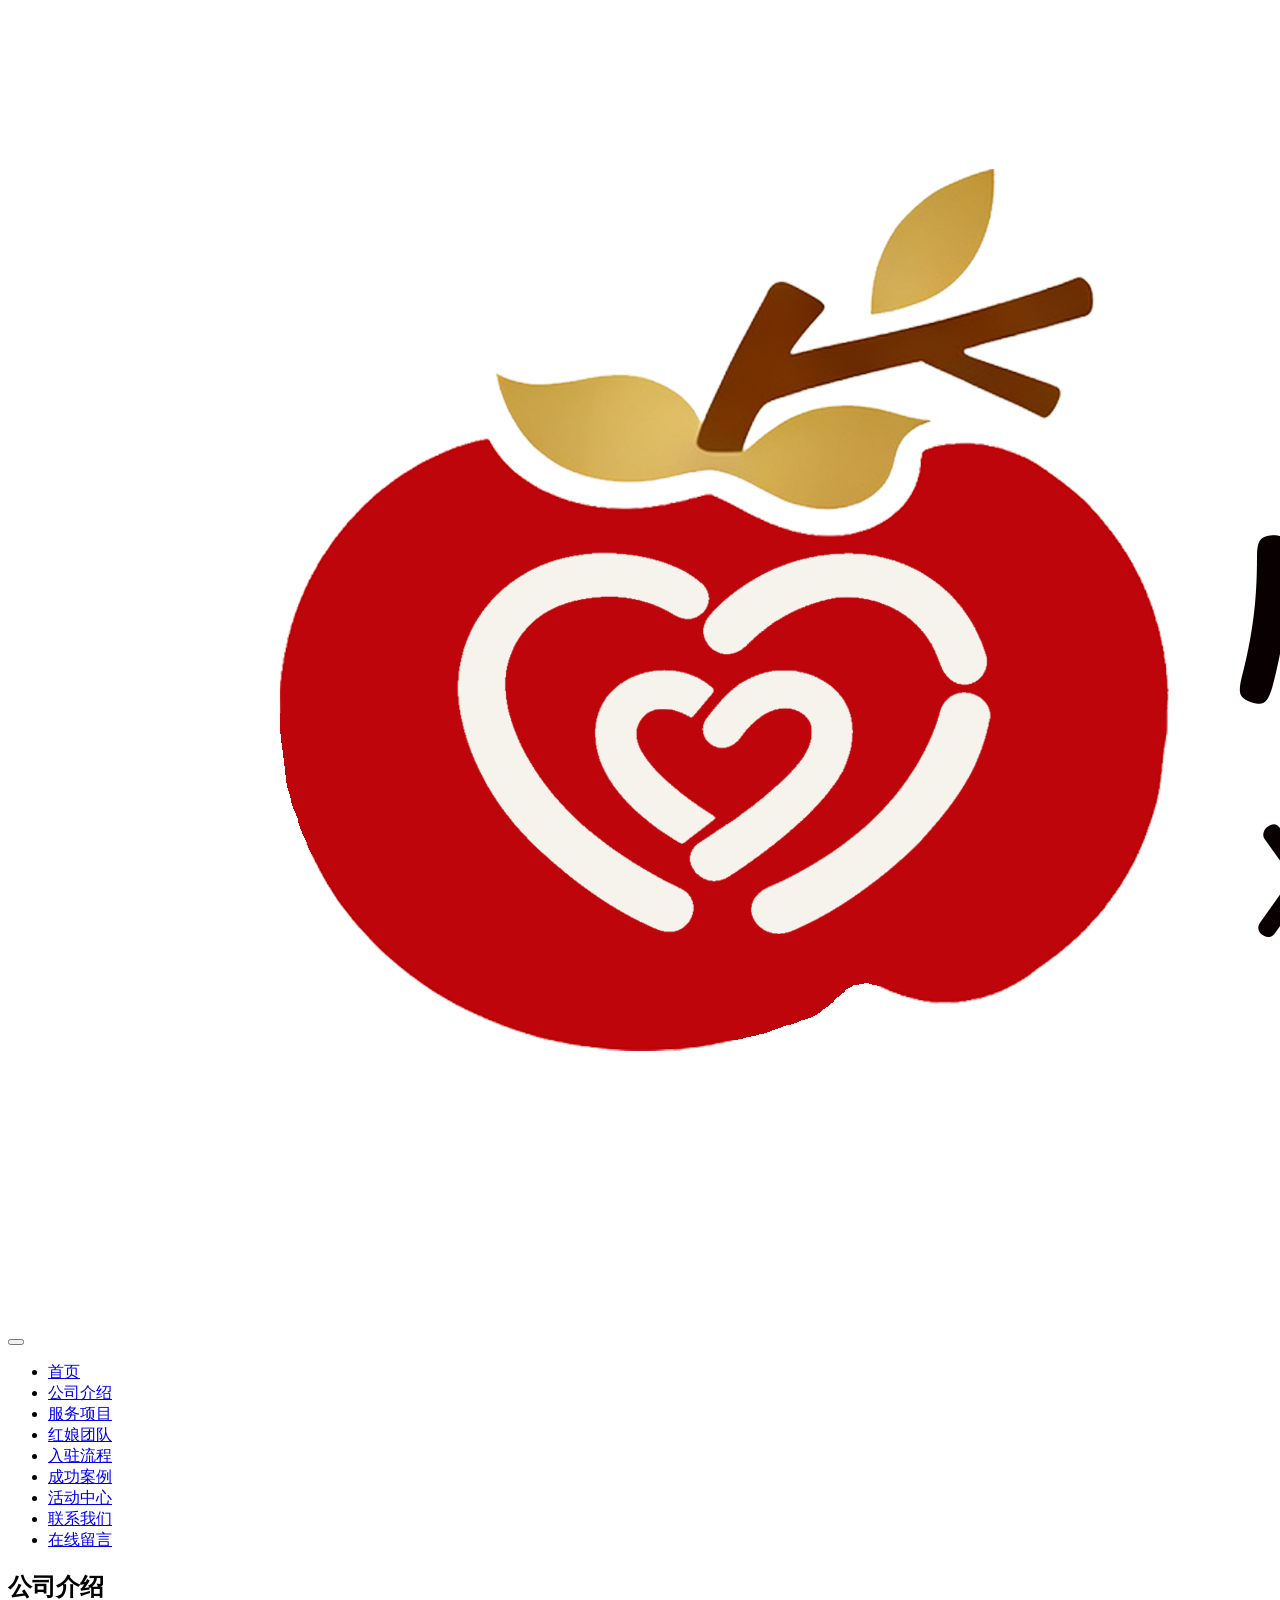
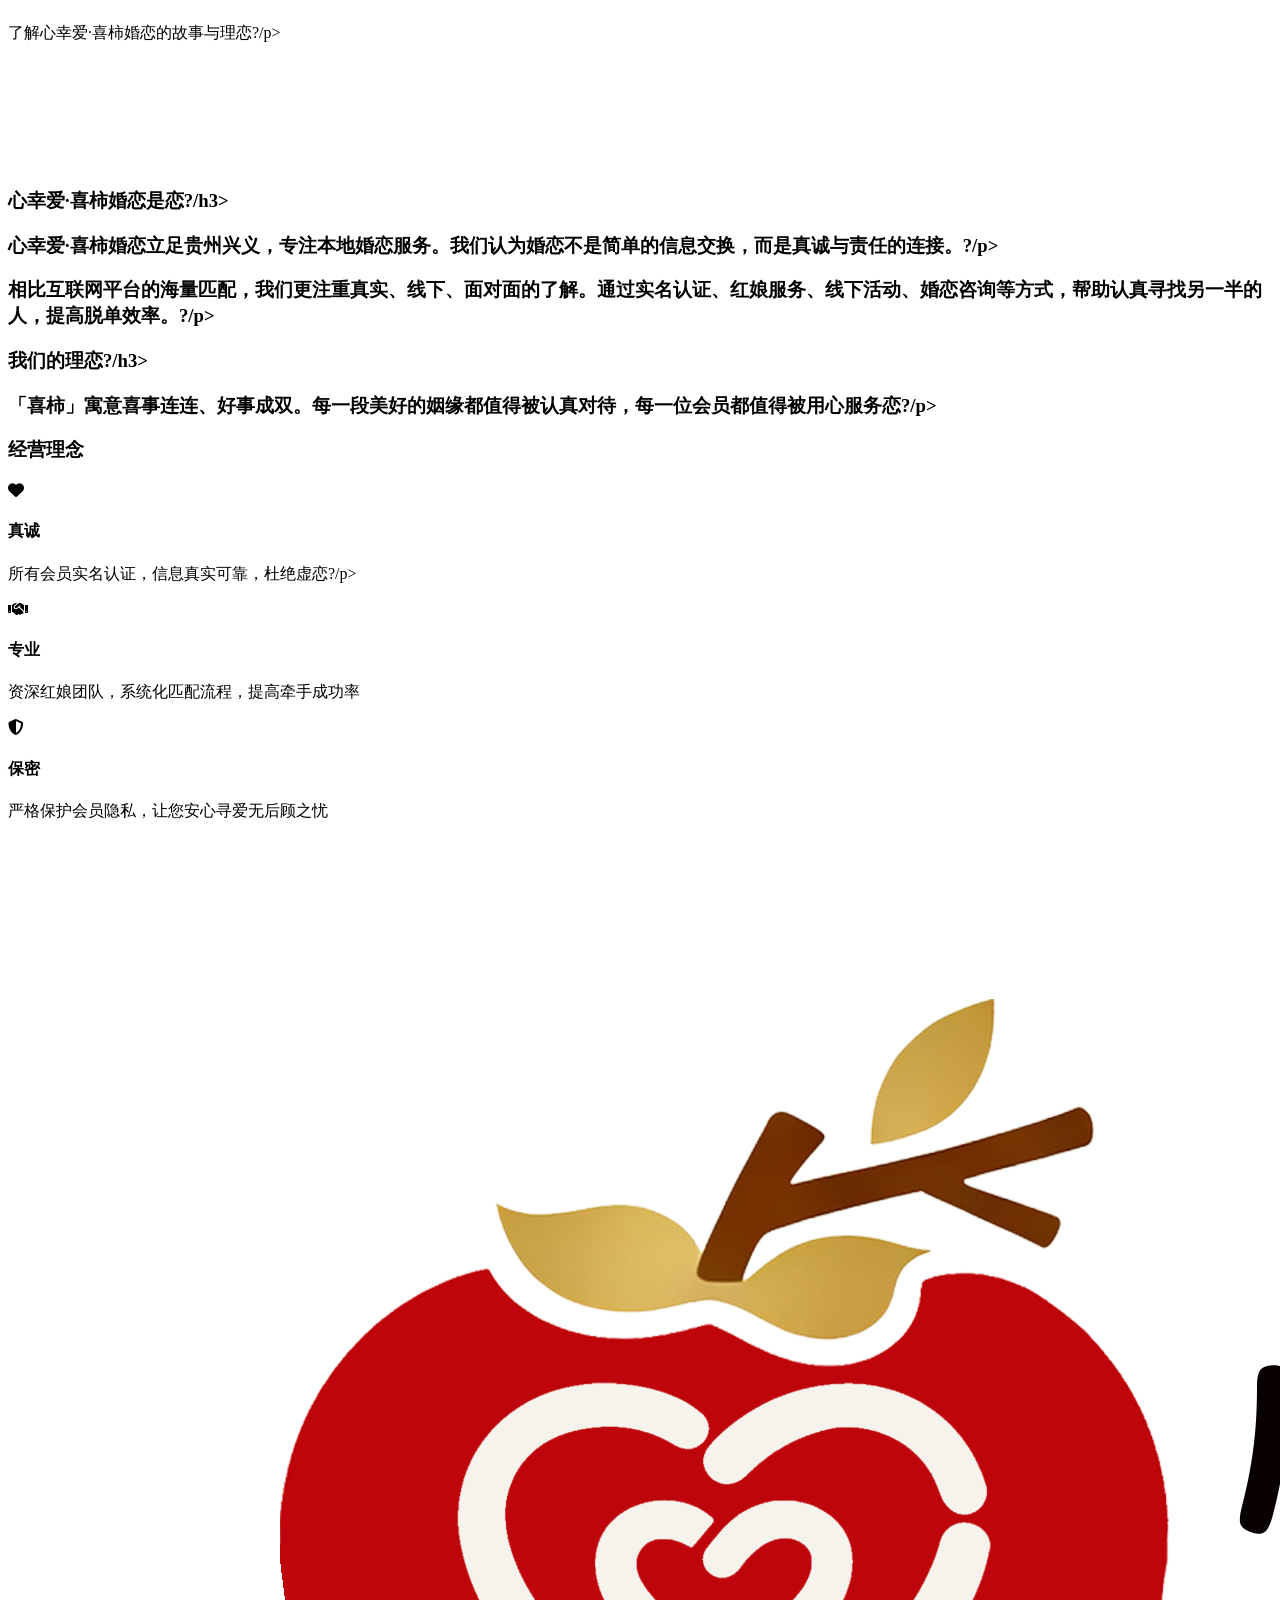
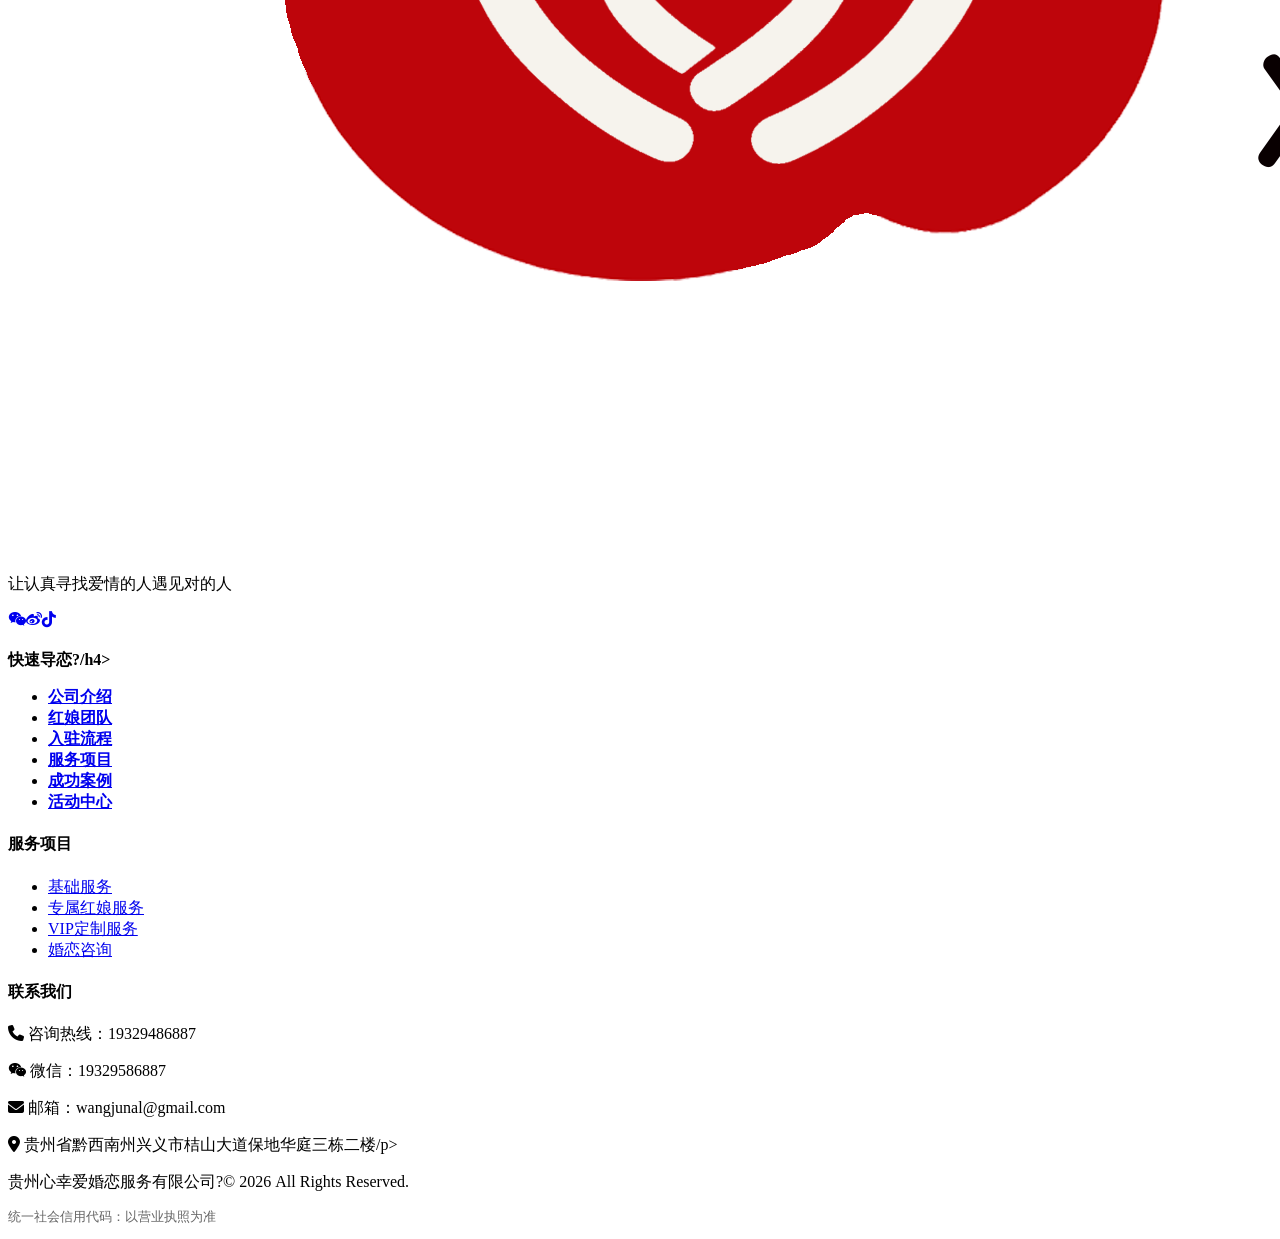
==== about.html @ 617f43d3 "修复alt属性编码+红娘团队删除个人介绍" ====
<!DOCTYPE html>



<html lang="zh-CN">



<head>



  <meta charset="UTF-8">



  <meta name="viewport" content="width=device-width, initial-scale=1.0">



  <title>公司介绍 - 兴义婚介_心幸爱喜柿婚恋</title>



  <meta name="description" content="心幸爱·喜柿婚恋立足贵州兴义，专注本地婚恋服务。实名认证、红娘服务、线下活动，帮助认真寻找另一半的人提高脱单效率。?>



  <link rel="stylesheet" href="css/style.css">



  <link rel="stylesheet" href="https://cdnjs.cloudflare.com/ajax/libs/font-awesome/6.5.0/css/all.min.css">



</head>



<body>



<nav class="navbar">



  <div class="container nav-container">



    <a href="index.html" class="logo"><img src="images/logo.png" alt="心幸爱·喜柿婚恋 class="logo-img"><!-- logo-text removed --></a>



    <button class="hamburger" id="hamburger"><span></span><span></span><span></span></button>



    <ul class="nav-menu" id="navMenu">



      <li><a href="index.html">首页</a></li>



      <li><a href="about.html" class="active">公司介绍</a></li>



      <li><a href="services.html">服务项目</a></li>



      <li><a href="hongniang.html">红娘团队</a></li>



      <li><a href="process.html">入驻流程</a></li>



      <li><a href="cases.html">成功案例</a></li>



      <li><a href="events.html">活动中心</a></li>



      <li><a href="contact.html">联系我们</a></li>



      <li><a href="message.html" class="nav-cta">在线留言</a></li>



    </ul>



  </div>



</nav>







<section class="page-hero">



  <div class="container"><h1>公司介绍</h1><p>了解心幸爱·喜柿婚恋的故事与理恋?/p></div>



  <div class="hero-shape"><svg viewBox="0 0 1440 120" preserveAspectRatio="none"><path d="M0,60 C360,120 1080,0 1440,60 L1440,120 L0,120 Z" fill="#fff"/></svg></div>



</section>







<section class="section">



  <div class="container about-content">



    <h3>心幸爱·喜柿婚恋是恋?/h3>



    <p>心幸爱·喜柿婚恋立足贵州兴义，专注本地婚恋服务。我们认为婚恋不是简单的信息交换，而是真诚与责任的连接。?/p>



    <p>相比互联网平台的海量匹配，我们更注重真实、线下、面对面的了解。通过实名认证、红娘服务、线下活动、婚恋咨询等方式，帮助认真寻找另一半的人，提高脱单效率。?/p>







    <h3>我们的理恋?/h3>



    <p>「喜柿」寓意喜事连连、好事成双。每一段美好的姻缘都值得被认真对待，每一位会员都值得被用心服务恋?/p>







    <h3>经营理念</h3>



    <div class="values-grid">



      <div class="value-card"><i class="fas fa-heart"></i><h4>真诚</h4><p>所有会员实名认证，信息真实可靠，杜绝虚恋?/p></div>



      <div class="value-card"><i class="fas fa-handshake"></i><h4>专业</h4><p>资深红娘团队，系统化匹配流程，提高牵手成功率</p></div>



      <div class="value-card"><i class="fas fa-shield-alt"></i><h4>保密</h4><p>严格保护会员隐私，让您安心寻爱无后顾之忧</p></div>



    </div>



  </div>



</section>







<footer class="footer">



  <div class="container">



    <div class="footer-grid">



      <div class="footer-info"><img src="images/logo.png" alt="心幸爱·喜柿婚恋 class="footer-logo"><p>让认真寻找爱情的人遇见对的人</p><div class="footer-social"><a href="#"><i class="fab fa-weixin"></i></a><a href="#"><i class="fab fa-weibo"></i></a><a href="#"><i class="fab fa-tiktok"></i></a></div></div>



      <div class="footer-links"><h4>快速导恋?/h4><ul><li><a href="about.html">公司介绍</a></li><li><a href="hongniang.html">红娘团队</a></li><li><a href="process.html">入驻流程</a></li><li><a href="services.html">服务项目</a></li><li><a href="cases.html">成功案例</a></li><li><a href="events.html">活动中心</a></li></ul></div>



      <div class="footer-links"><h4>服务项目</h4><ul><li><a href="services.html">基础服务</a></li><li><a href="services.html">专属红娘服务</a></li><li><a href="services.html">VIP定制服务</a></li><li><a href="services.html">婚恋咨询</a></li></ul></div>



      <div class="footer-contact"><h4>联系我们</h4><p><i class="fas fa-phone"></i> 咨询热线：19329486887</p><p><i class="fab fa-weixin"></i> 微信：19329586887</p><p><i class="fas fa-envelope"></i> 邮箱：wangjunal@gmail.com</p><p><i class="fas fa-map-marker-alt"></i> 贵州省黔西南州兴义市桔山大道保地华庭三栋二楼/p></div>



    </div>



    <div class="footer-bottom"><p>贵州心幸爱婚恋服务有限公司?&copy; 2026 All Rights Reserved.</p><p style="margin-top:8px;font-size:0.8rem;opacity:0.6;">统一社会信用代码：以营业执照为准</p></div>



  </div>



</footer>



<script src="js/main.js"></script>



</body>



</html>
---- css/style.css ----
/* ====== 全局重置 ====== */
* { margin: 0; padding: 0; box-sizing: border-box; }

:root {
  --primary: #ff6b8a;
  --primary-light: #ff8fa3;
  --primary-dark: #e85d7a;
  --gradient-main: linear-gradient(135deg, #ff6b8a 0%, #ff9a9e 50%, #fad0c4 100%);
  --gradient-soft: linear-gradient(135deg, #fce4ec 0%, #fff0f3 50%, #fff5f7 100%);
  --gradient-hero: linear-gradient(135deg, #ff6b8a 0%, #ff8fa3 30%, #ffb3c1 60%, #fad0c4 100%);
  --text-dark: #2d2d2d;
  --text-gray: #666;
  --text-light: #999;
  --bg-light: #fef8f9;
  --bg-white: #fff;
  --shadow-sm: 0 2px 8px rgba(255,107,138,0.08);
  --shadow-md: 0 4px 20px rgba(255,107,138,0.12);
  --shadow-lg: 0 8px 40px rgba(255,107,138,0.15);
  --radius-sm: 8px;
  --radius-md: 16px;
  --radius-lg: 24px;
  --radius-xl: 32px;
  --font-main: 'PingFang SC','Microsoft YaHei','Noto Sans SC',-apple-system,sans-serif;
}

html { scroll-behavior: smooth; }
body { font-family: var(--font-main); color: var(--text-dark); background: var(--bg-white); line-height: 1.6; overflow-x: hidden; }
.container { max-width: 1200px; margin: 0 auto; padding: 0 20px; }
a { text-decoration: none; color: inherit; transition: all .3s ease; }
ul { list-style: none; }
img { max-width: 100%; }
.text-center { text-align: center; }
.mt-4 { margin-top: 40px; }
.section { padding: 100px 0; }
.bg-light { background: var(--bg-light); }

.section-header { text-align: center; margin-bottom: 60px; }
.section-header h2 { font-size: 2.2rem; font-weight: 700; color: var(--text-dark); margin-bottom: 12px; position: relative; display: inline-block; }
.section-header h2::after { content: ''; display: block; width: 60px; height: 3px; background: var(--gradient-main); margin: 12px auto 0; border-radius: 2px; }
.section-header p { font-size: 1.1rem; color: var(--text-gray); margin-top: 8px; }

/* ====== 按钮 ====== */
.btn { display: inline-block; padding: 14px 36px; border-radius: 50px; font-size: 1rem; font-weight: 600; cursor: pointer; transition: all .3s ease; border: none; outline: none; }
.btn-primary { background: var(--gradient-main); color: #fff; box-shadow: 0 4px 15px rgba(255,107,138,0.3); }
.btn-primary:hover { transform: translateY(-2px); box-shadow: 0 6px 25px rgba(255,107,138,0.4); }
.btn-outline { background: transparent; color: #fff; border: 2px solid rgba(255,255,255,0.6); }
.btn-outline:hover { background: rgba(255,255,255,0.15); border-color: #fff; }
.btn-lg { padding: 18px 48px; font-size: 1.1rem; }

/* ====== 导航栏 ====== */
.navbar { position: fixed; top: 0; left: 0; right: 0; z-index: 1000; background: rgba(255,255,255,0.95); backdrop-filter: blur(20px); -webkit-backdrop-filter: blur(20px); border-bottom: 1px solid rgba(255,107,138,0.08); transition: all .3s ease; }
.navbar.scrolled { box-shadow: 0 2px 20px rgba(0,0,0,0.06); }
.nav-container { display: flex; justify-content: space-between; align-items: center; height: 70px; }
.logo { display: flex; align-items: center; gap: 10px; }
.logo-img { height: 55px; width: auto; }
.logo-text { display: none; }
.nav-menu { display: flex; align-items: center; gap: 8px; }
.nav-menu li a { padding: 8px 18px; border-radius: 50px; font-size: 0.95rem; font-weight: 500; color: var(--text-gray); transition: all .3s ease; }
.nav-menu li a:hover, .nav-menu li a.active { color: var(--primary); background: rgba(255,107,138,0.08); }
.nav-cta { background: var(--gradient-main) !important; color: #fff !important; padding: 10px 24px !important; box-shadow: 0 4px 12px rgba(255,107,138,0.25); }
.nav-cta:hover { transform: translateY(-1px); box-shadow: 0 6px 20px rgba(255,107,138,0.35) !important; }
.hamburger { display: none; flex-direction: column; gap: 5px; background: none; border: none; cursor: pointer; padding: 5px; }
.hamburger span { display: block; width: 25px; height: 2px; background: var(--text-dark); border-radius: 2px; transition: all .3s ease; }

/* ====== Hero 首屏 ====== */
.hero { position: relative; min-height: 100vh; display: flex; align-items: center; justify-content: center; background: var(--gradient-hero); overflow: hidden; padding-top: 70px; }
.hero::before { content: ''; position: absolute; top: 0; left: 0; right: 0; bottom: 0; background: url("data:image/svg+xml,%3Csvg width='60' height='60' viewBox='0 0 60 60' xmlns='http://www.w3.org/2000/svg'%3E%3Cg fill='none' fill-rule='evenodd'%3E%3Cg fill='%23ffffff' fill-opacity='0.08'%3E%3Cpath d='M36 34v-4h-2v4h-4v2h4v4h2v-4h4v-2h-4zm0-30V0h-2v4h-4v2h4v4h2V6h4V4h-4zM6 34v-4H4v4H0v2h4v4h2v-4h4v-2H6zM6 4V0H4v4H0v2h4v4h2V6h4V4H6z'/%3E%3C/g%3E%3C/g%3E%3C/svg%3E"); opacity: 0.5; }
.hero-content { text-align: center; position: relative; z-index: 1; padding: 0 20px; }
.hero-title { font-size: 3.5rem; font-weight: 800; color: #fff; line-height: 1.2; margin-bottom: 20px; text-shadow: 0 2px 20px rgba(0,0,0,0.1); animation: fadeInUp 1s ease; }
.hero-subtitle { font-size: 1.2rem; color: rgba(255,255,255,0.9); margin-bottom: 40px; animation: fadeInUp 1s ease .2s both; }
.hero-btns { display: flex; gap: 16px; justify-content: center; animation: fadeInUp 1s ease .4s both; }
.hero-shape { position: absolute; bottom: -2px; left: 0; right: 0; line-height: 0; }
.hero-shape svg { width: 100%; height: auto; }
.hero::after { content: '♥ ♥ ♥'; position: absolute; font-size: 2rem; color: rgba(255,255,255,0.12); letter-spacing: 40px; bottom: 80px; left: 50%; transform: translateX(-50%); animation: float 3s ease-in-out infinite; }

@keyframes float { 0%,100% { transform: translateX(-50%) translateY(0); } 50% { transform: translateX(-50%) translateY(-10px); } }
@keyframes fadeInUp { from { opacity: 0; transform: translateY(30px); } to { opacity: 1; transform: translateY(0); } }

/* ====== 核心优势 ====== */
.features-grid { display: grid; grid-template-columns: repeat(4,1fr); gap: 30px; }
.feature-card { background: var(--bg-white); padding: 40px 30px; border-radius: var(--radius-md); text-align: center; box-shadow: var(--shadow-sm); transition: all .4s ease; border: 1px solid rgba(255,107,138,0.06); }
.feature-card:hover { transform: translateY(-8px); box-shadow: var(--shadow-lg); }
.feature-icon { width: 70px; height: 70px; margin: 0 auto 24px; background: var(--gradient-soft); border-radius: 50%; display: flex; align-items: center; justify-content: center; font-size: 1.8rem; color: var(--primary); transition: all .3s ease; }
.feature-card:hover .feature-icon { background: var(--gradient-main); color: #fff; transform: scale(1.1); }
.feature-card h3 { font-size: 1.2rem; margin-bottom: 12px; color: var(--text-dark); }
.feature-card p { font-size: 0.95rem; color: var(--text-gray); line-height: 1.7; }

/* ====== 红娘团队 ====== */
.hongniang-grid { display: grid; grid-template-columns: repeat(3,1fr); gap: 30px; }
.hongniang-card { background: var(--bg-white); padding: 40px 30px; border-radius: var(--radius-md); text-align: center; box-shadow: var(--shadow-sm); transition: all .4s ease; border: 1px solid rgba(255,107,138,0.06); }
.hongniang-card:hover { transform: translateY(-8px); box-shadow: var(--shadow-lg); }
.hn-avatar { width: 90px; height: 90px; margin: 0 auto 20px; border-radius: 50%; display: flex; align-items: center; justify-content: center; font-size: 2.5rem; color: #fff; }
.hongniang-card h3 { font-size: 1.2rem; margin-bottom: 4px; color: var(--text-dark); }
.hongniang-card .hn-title { font-size: 0.85rem; color: var(--primary); font-weight: 600; margin-bottom: 12px; }
.hongniang-card .hn-desc { font-size: 0.9rem; color: var(--text-gray); line-height: 1.7; }

/* ====== 服务概览 ====== */
.services-grid { display: grid; grid-template-columns: repeat(4,1fr); gap: 24px; }
.service-card { background: var(--bg-white); border-radius: var(--radius-md); overflow: hidden; box-shadow: var(--shadow-sm); transition: all .4s ease; text-align: center; padding-bottom: 30px; }
.service-card:hover { transform: translateY(-8px); box-shadow: var(--shadow-lg); }
.service-img { height: 160px; display: flex; align-items: center; justify-content: center; font-size: 3rem; color: #fff; }
.service-card h3 { font-size: 1.15rem; margin: 20px 0 10px; color: var(--text-dark); }
.service-card p { font-size: 0.9rem; color: var(--text-gray); padding: 0 20px; line-height: 1.7; }

/* ====== 数据统计 ====== */
.stats { background: var(--gradient-main); color: #fff; }
.stats-grid { display: grid; grid-template-columns: repeat(4,1fr); gap: 30px; text-align: center; }
.stat-item { padding: 20px; }
.stat-number { font-size: 3rem; font-weight: 800; display: inline-block; }
.stat-plus, .stat-percent { font-size: 2rem; font-weight: 700; margin-left: 2px; }
.stat-item p { font-size: 1.1rem; margin-top: 8px; opacity: 0.9; }

/* ====== 成功案例 ====== */
.cases-grid { display: grid; grid-template-columns: repeat(3,1fr); gap: 30px; }
.case-card { background: var(--bg-white); padding: 40px 30px; border-radius: var(--radius-md); text-align: center; box-shadow: var(--shadow-sm); transition: all .4s ease; border: 1px solid rgba(255,107,138,0.06); }
.case-card:hover { transform: translateY(-5px); box-shadow: var(--shadow-md); }
.case-avatar { width: 60px; height: 60px; margin: 0 auto 20px; background: var(--gradient-soft); border-radius: 50%; display: flex; align-items: center; justify-content: center; font-size: 1.5rem; color: var(--primary); }
.case-meta { font-size: 0.95rem; color: var(--text-gray); line-height: 1.8; margin-bottom: 4px; }

/* ====== CTA ====== */
.cta { background: var(--gradient-hero); color: #fff; text-align: center; }
.cta h2 { font-size: 2.5rem; font-weight: 800; margin-bottom: 16px; }
.cta p { font-size: 1.15rem; opacity: 0.9; margin-bottom: 36px; }

/* ====== 页脚 ====== */
.footer { background: #2d2d2d; color: rgba(255,255,255,0.8); padding: 60px 0 0; }
.footer-grid { display: grid; grid-template-columns: 1.5fr 1fr 1fr 1.5fr; gap: 40px; padding-bottom: 40px; border-bottom: 1px solid rgba(255,255,255,0.1); }
.footer-logo { height: 50px; margin-bottom: 16px; }
.footer-info p { font-size: 0.95rem; line-height: 1.7; margin-bottom: 20px; }
.footer-social { display: flex; gap: 12px; }
.footer-social a { width: 40px; height: 40px; border-radius: 50%; background: rgba(255,255,255,0.1); display: flex; align-items: center; justify-content: center; font-size: 1.1rem; transition: all .3s ease; }
.footer-social a:hover { background: var(--primary); color: #fff; }
.footer-links h4, .footer-contact h4 { font-size: 1.05rem; color: #fff; margin-bottom: 20px; }
.footer-links ul li { margin-bottom: 10px; }
.footer-links ul li a { font-size: 0.9rem; opacity: 0.7; transition: all .3s ease; }
.footer-links ul li a:hover { opacity: 1; color: var(--primary-light); }
.footer-contact p { font-size: 0.9rem; margin-bottom: 12px; }
.footer-contact p i { width: 20px; margin-right: 8px; color: var(--primary-light); }
.footer-bottom { text-align: center; padding: 24px 0; font-size: 0.85rem; opacity: 0.6; }

/* ====== 子页面通用 ====== */
.page-hero { padding: 140px 0 60px; background: var(--gradient-hero); text-align: center; color: #fff; position: relative; }
.page-hero h1 { font-size: 2.5rem; font-weight: 800; margin-bottom: 12px; }
.page-hero p { font-size: 1.1rem; opacity: 0.9; }
.page-hero .hero-shape { position: absolute; bottom: -2px; left: 0; right: 0; line-height: 0; }
.page-hero .hero-shape svg { width: 100%; height: auto; }

/* ====== 公司介绍页 ====== */
.about-content { max-width: 800px; margin: 0 auto; }
.about-content h3 { font-size: 1.5rem; color: var(--primary); margin: 40px 0 16px; }
.about-content p { font-size: 1.05rem; color: var(--text-gray); line-height: 1.9; margin-bottom: 16px; }
.timeline { position: relative; padding-left: 30px; }
.timeline::before { content: ''; position: absolute; left: 8px; top: 0; bottom: 0; width: 2px; background: var(--gradient-main); }
.timeline-item { position: relative; margin-bottom: 30px; padding-left: 20px; }
.timeline-item::before { content: ''; position: absolute; left: -22px; top: 6px; width: 14px; height: 14px; border-radius: 50%; background: var(--gradient-main); border: 3px solid #fff; box-shadow: 0 0 0 2px var(--primary); }
.timeline-item h4 { font-size: 1.1rem; color: var(--text-dark); margin-bottom: 4px; }
.timeline-item .time { font-size: 0.85rem; color: var(--primary); font-weight: 600; }
.timeline-item p { font-size: 0.95rem; color: var(--text-gray); margin-top: 6px; }

.values-grid { display: grid; grid-template-columns: repeat(3,1fr); gap: 24px; margin-top: 40px; }
.value-card { background: var(--bg-light); padding: 30px; border-radius: var(--radius-md); text-align: center; }
.value-card i { font-size: 2rem; color: var(--primary); margin-bottom: 16px; }
.value-card h4 { font-size: 1.1rem; margin-bottom: 8px; }
.value-card p { font-size: 0.9rem; color: var(--text-gray); }

/* ====== 服务项目页 ====== */
.service-detail-grid { display: grid; grid-template-columns: repeat(2,1fr); gap: 30px; }
.service-detail-card { background: var(--bg-white); border-radius: var(--radius-md); overflow: hidden; box-shadow: var(--shadow-sm); transition: all .4s ease; }
.service-detail-card:hover { transform: translateY(-5px); box-shadow: var(--shadow-md); }
.service-detail-card .card-img { height: 200px; display: flex; align-items: center; justify-content: center; font-size: 3.5rem; color: #fff; }
.service-detail-card .card-body { padding: 30px; }
.service-detail-card .card-body h3 { font-size: 1.3rem; margin-bottom: 12px; color: var(--text-dark); }
.service-detail-card .card-body p { font-size: 0.95rem; color: var(--text-gray); line-height: 1.8; margin-bottom: 16px; }
.service-detail-card .card-body ul { padding-left: 20px; }
.service-detail-card .card-body ul li { list-style: disc; font-size: 0.9rem; color: var(--text-gray); margin-bottom: 8px; }

.pricing-grid { display: grid; grid-template-columns: repeat(3,1fr); gap: 30px; }
.pricing-card { background: var(--bg-white); border-radius: var(--radius-md); padding: 40px 30px; text-align: center; box-shadow: var(--shadow-sm); border: 2px solid transparent; transition: all .4s ease; position: relative; }
.pricing-card.featured { border-color: var(--primary); box-shadow: var(--shadow-md); }
.pricing-card.featured .badge { position: absolute; top: -12px; left: 50%; transform: translateX(-50%); background: var(--gradient-main); color: #fff; padding: 4px 20px; border-radius: 50px; font-size: 0.8rem; font-weight: 600; }
.pricing-card h3 { font-size: 1.2rem; margin-bottom: 16px; }
.pricing-card .price { font-size: 2.5rem; font-weight: 800; color: var(--primary); margin-bottom: 4px; }
.pricing-card .price-sub { font-size: 0.85rem; color: var(--text-light); margin-bottom: 20px; }
.pricing-card ul { text-align: left; margin-bottom: 24px; }
.pricing-card ul li { padding: 8px 0; font-size: 0.9rem; color: var(--text-gray); border-bottom: 1px solid rgba(255,107,138,0.06); }
.pricing-card ul li::before { content: '✓ '; color: var(--primary); font-weight: 700; }
.pricing-card:hover { transform: translateY(-8px); box-shadow: var(--shadow-lg); }

/* ====== 成功案例页 ====== */
.cases-detail-grid { display: grid; grid-template-columns: repeat(2,1fr); gap: 30px; }
.case-detail-card { background: var(--bg-white); border-radius: var(--radius-md); overflow: hidden; box-shadow: var(--shadow-sm); display: flex; transition: all .4s ease; }
.case-detail-card:hover { transform: translateY(-5px); box-shadow: var(--shadow-md); }
.case-detail-card .case-side { width: 120px; min-height: 200px; display: flex; align-items: center; justify-content: center; font-size: 2.5rem; color: #fff; flex-shrink: 0; }
.case-detail-card .case-body { padding: 24px; flex: 1; }
.case-detail-card .case-body h3 { font-size: 1.1rem; margin-bottom: 8px; }
.case-detail-card .case-body .case-tag { display: inline-block; padding: 2px 12px; border-radius: 50px; background: var(--gradient-soft); color: var(--primary); font-size: 0.8rem; font-weight: 600; margin-bottom: 10px; }
.case-detail-card .case-body p { font-size: 0.9rem; color: var(--text-gray); line-height: 1.7; }

/* ====== 活动中心页 ====== */
.events-grid { display: grid; grid-template-columns: repeat(2,1fr); gap: 30px; }
.event-card { background: var(--bg-white); border-radius: var(--radius-md); overflow: hidden; box-shadow: var(--shadow-sm); transition: all .4s ease; }
.event-card:hover { transform: translateY(-5px); box-shadow: var(--shadow-md); }
.event-card .event-img { height: 200px; display: flex; align-items: center; justify-content: center; font-size: 3rem; color: #fff; position: relative; }
.event-card .event-date-badge { position: absolute; top: 16px; left: 16px; background: rgba(255,255,255,0.95); color: var(--primary); padding: 8px 16px; border-radius: var(--radius-sm); text-align: center; font-weight: 700; }
.event-card .event-date-badge .day { display: block; font-size: 1.5rem; line-height: 1; }
.event-card .event-date-badge .month { font-size: 0.75rem; text-transform: uppercase; }
.event-card .event-body { padding: 24px; }
.event-card .event-body h3 { font-size: 1.15rem; margin-bottom: 8px; }
.event-card .event-body .event-meta { font-size: 0.85rem; color: var(--text-light); margin-bottom: 12px; }
.event-card .event-body .event-meta i { margin-right: 6px; color: var(--primary); }
.event-card .event-body p { font-size: 0.9rem; color: var(--text-gray); line-height: 1.7; margin-bottom: 16px; }

/* ====== 联系我们页 ====== */
.contact-grid { display: grid; grid-template-columns: 1fr 1fr; gap: 50px; }
.contact-info-card { background: var(--bg-white); border-radius: var(--radius-md); padding: 40px; box-shadow: var(--shadow-sm); }
.contact-info-card .info-item { display: flex; gap: 16px; margin-bottom: 30px; }
.contact-info-card .info-item:last-child { margin-bottom: 0; }
.contact-info-card .info-icon { width: 50px; height: 50px; border-radius: 50%; background: var(--gradient-soft); display: flex; align-items: center; justify-content: center; font-size: 1.2rem; color: var(--primary); flex-shrink: 0; }
.contact-info-card .info-text h4 { font-size: 1rem; margin-bottom: 4px; }
.contact-info-card .info-text p { font-size: 0.9rem; color: var(--text-gray); }
.contact-map { border-radius: var(--radius-md); overflow: hidden; box-shadow: var(--shadow-sm); height: 100%; min-height: 400px; background: var(--bg-light); display: flex; align-items: center; justify-content: center; color: var(--text-light); }

/* ====== 在线留言页 ====== */
.message-grid { display: grid; grid-template-columns: 1fr 1fr; gap: 50px; }
.message-form-wrap { background: var(--bg-white); border-radius: var(--radius-md); padding: 40px; box-shadow: var(--shadow-sm); }
.form-group { margin-bottom: 20px; }
.form-group label { display: block; font-size: 0.9rem; font-weight: 600; margin-bottom: 6px; color: var(--text-dark); }
.form-group label .required { color: var(--primary); }
.form-group input, .form-group textarea, .form-group select { width: 100%; padding: 12px 16px; border: 2px solid #eee; border-radius: var(--radius-sm); font-size: 0.95rem; font-family: var(--font-main); transition: all .3s ease; outline: none; background: var(--bg-light); }
.form-group input:focus, .form-group textarea:focus, .form-group select:focus { border-color: var(--primary); box-shadow: 0 0 0 3px rgba(255,107,138,0.1); }
.form-group textarea { min-height: 120px; resize: vertical; }
.form-group .form-tip { font-size: 0.8rem; color: var(--text-light); margin-top: 4px; }
.form-submit { width: 100%; }

.message-right { display: flex; flex-direction: column; gap: 24px; }
.message-right .msg-tip { background: var(--bg-light); border-radius: var(--radius-md); padding: 30px; }
.message-right .msg-tip h4 { font-size: 1.1rem; margin-bottom: 12px; color: var(--primary); }
.message-right .msg-tip p { font-size: 0.9rem; color: var(--text-gray); line-height: 1.8; }

/* ====== 响应式 ====== */
@media (max-width: 992px) {
  .features-grid, .services-grid, .stats-grid, .cases-grid, .values-grid, .pricing-grid { grid-template-columns: repeat(2,1fr); }
  .footer-grid { grid-template-columns: repeat(2,1fr); }
  .service-detail-grid, .cases-detail-grid, .events-grid { grid-template-columns: 1fr; }
  .contact-grid, .message-grid { grid-template-columns: 1fr; }
  .hero-title { font-size: 2.5rem; }
}

@media (max-width: 768px) {
  .nav-menu { position: fixed; top: 70px; left: 0; right: 0; background: rgba(255,255,255,0.98); backdrop-filter: blur(20px); flex-direction: column; padding: 20px; gap: 4px; transform: translateY(-100%); opacity: 0; transition: all .3s ease; pointer-events: none; border-bottom: 1px solid rgba(255,107,138,0.08); }
  .nav-menu.active { transform: translateY(0); opacity: 1; pointer-events: all; }
  .nav-menu li a { display: block; padding: 12px 20px; }
  .hamburger { display: flex; }
  .hamburger.active span:nth-child(1) { transform: rotate(45deg) translate(5px,5px); }
  .hamburger.active span:nth-child(2) { opacity: 0; }
  .hamburger.active span:nth-child(3) { transform: rotate(-45deg) translate(5px,-5px); }
  .features-grid, .services-grid, .stats-grid, .cases-grid, .values-grid, .pricing-grid { grid-template-columns: 1fr; }
  .footer-grid { grid-template-columns: 1fr; }
  .hero-title { font-size: 2rem; }
  .section { padding: 60px 0; }
  .section-header h2 { font-size: 1.8rem; }
  .case-detail-card { flex-direction: column; }
  .case-detail-card .case-side { width: 100%; min-height: 80px; }
}

/* ====== 红娘团队照片 ====== */
.hongniang-photo { text-align: center; margin-bottom: 20px; }
.hongniang-img { max-width: 100%; border-radius: var(--radius-md); box-shadow: var(--shadow-md); }
.hongniang-caption { margin-top: 12px; font-size: 0.95rem; color: var(--text-gray); font-weight: 500; }

/* ====== 入驻流程 ====== */
.process-timeline { max-width: 700px; margin: 0 auto; }
.process-step { display: flex; gap: 24px; margin-bottom: 40px; align-items: flex-start; }
.process-step:last-child { margin-bottom: 0; }
.step-num { width: 50px; height: 50px; border-radius: 50%; background: var(--gradient-main); color: #fff; font-size: 1.3rem; font-weight: 800; display: flex; align-items: center; justify-content: center; flex-shrink: 0; }
.step-content { flex: 1; padding-top: 6px; }
.step-content h3 { font-size: 1.2rem; color: var(--text-dark); margin-bottom: 8px; }
.step-content p { font-size: 0.95rem; color: var(--text-gray); line-height: 1.8; }

/* ====== 成功提示弹窗 ====== */
.toast { position: fixed; top: 100px; left: 50%; transform: translateX(-50%) translateY(-20px); background: #fff; padding: 20px 40px; border-radius: var(--radius-md); box-shadow: var(--shadow-lg); z-index: 9999; opacity: 0; transition: all .4s ease; text-align: center; border-top: 4px solid var(--primary); }
.toast.show { opacity: 1; transform: translateX(-50%) translateY(0); }
.toast i { font-size: 2rem; color: #4caf50; margin-bottom: 8px; }
.toast h4 { font-size: 1.1rem; margin-bottom: 4px; }
.toast p { font-size: 0.85rem; color: var(--text-gray); }
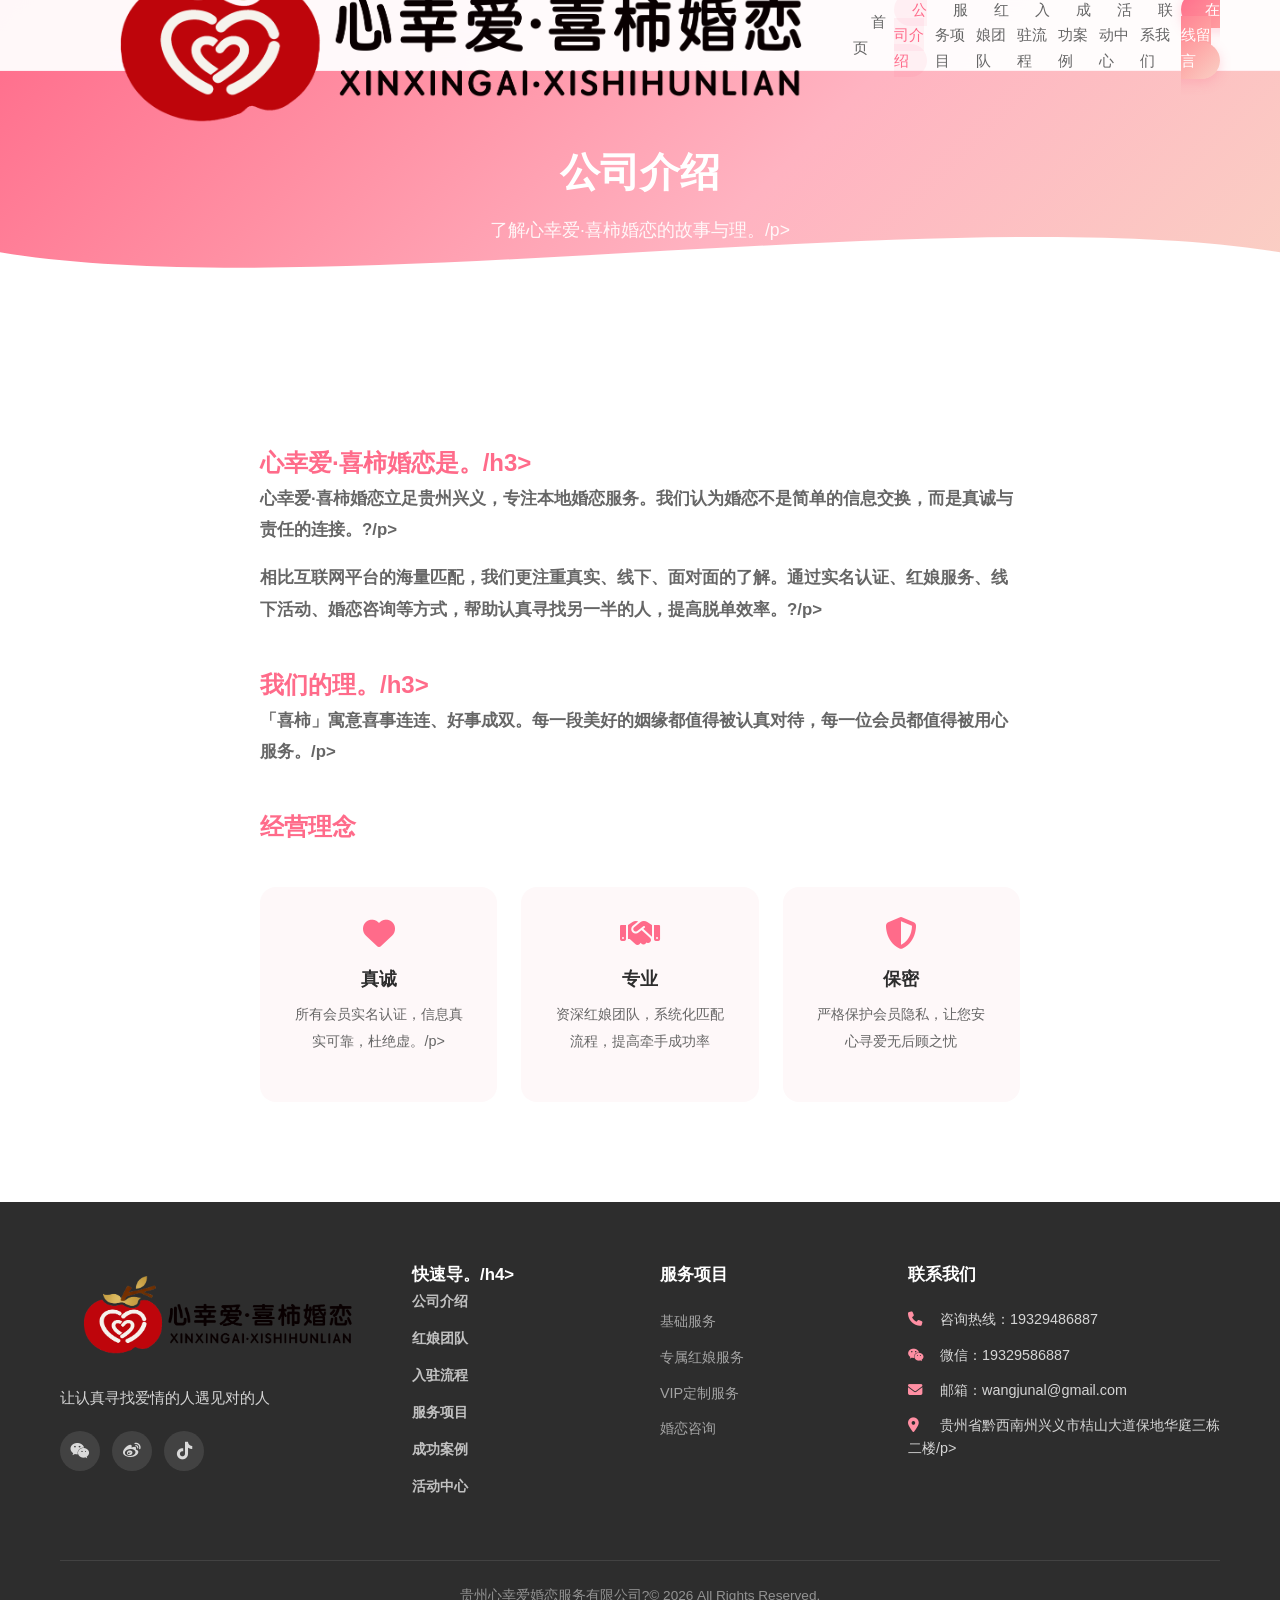
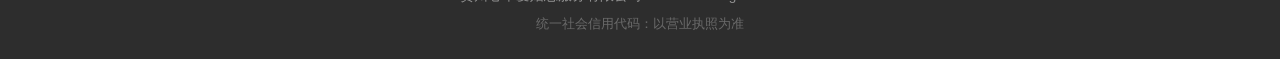
==== commit 9f800758: "修复多余空行+meta标签闭合" ====
--- a/about.html
+++ b/about.html
@@ -1,264 +1,122 @@
 <!DOCTYPE html>
-
-
 
 <html lang="zh-CN">
 
-
-
 <head>
-
-
 
   <meta charset="UTF-8">
 
-
-
   <meta name="viewport" content="width=device-width, initial-scale=1.0">
-
-
 
   <title>公司介绍 - 兴义婚介_心幸爱喜柿婚恋</title>
 
-
-
-  <meta name="description" content="心幸爱·喜柿婚恋立足贵州兴义，专注本地婚恋服务。实名认证、红娘服务、线下活动，帮助认真寻找另一半的人提高脱单效率。?>
-
-
+  <meta name="description" content="心幸爱·喜柿婚恋立足贵州兴义，专注本地婚恋服务。实名认证、红娘服务、线下活动，帮助认真寻找另一半的人提高脱单效率。?">
 
   <link rel="stylesheet" href="css/style.css">
 
-
-
   <link rel="stylesheet" href="https://cdnjs.cloudflare.com/ajax/libs/font-awesome/6.5.0/css/all.min.css">
-
-
 
 </head>
 
-
-
 <body>
-
-
 
 <nav class="navbar">
 
-
-
   <div class="container nav-container">
-
-
 
     <a href="index.html" class="logo"><img src="images/logo.png" alt="心幸爱·喜柿婚恋 class="logo-img"><!-- logo-text removed --></a>
 
-
-
     <button class="hamburger" id="hamburger"><span></span><span></span><span></span></button>
-
-
 
     <ul class="nav-menu" id="navMenu">
 
-
-
       <li><a href="index.html">首页</a></li>
-
-
 
       <li><a href="about.html" class="active">公司介绍</a></li>
 
-
-
       <li><a href="services.html">服务项目</a></li>
-
-
 
       <li><a href="hongniang.html">红娘团队</a></li>
 
-
-
       <li><a href="process.html">入驻流程</a></li>
-
-
 
       <li><a href="cases.html">成功案例</a></li>
 
-
-
       <li><a href="events.html">活动中心</a></li>
-
-
 
       <li><a href="contact.html">联系我们</a></li>
 
-
-
       <li><a href="message.html" class="nav-cta">在线留言</a></li>
-
-
 
     </ul>
 
+  </div>
 
+</nav>
+
+<section class="page-hero">
+
+  <div class="container"><h1>公司介绍</h1><p>了解心幸爱·喜柿婚恋的故事与理。/p></div>
+
+  <div class="hero-shape"><svg viewBox="0 0 1440 120" preserveAspectRatio="none"><path d="M0,60 C360,120 1080,0 1440,60 L1440,120 L0,120 Z" fill="#fff"/></svg></div>
+
+</section>
+
+<section class="section">
+
+  <div class="container about-content">
+
+    <h3>心幸爱·喜柿婚恋是。/h3>
+
+    <p>心幸爱·喜柿婚恋立足贵州兴义，专注本地婚恋服务。我们认为婚恋不是简单的信息交换，而是真诚与责任的连接。?/p>
+
+    <p>相比互联网平台的海量匹配，我们更注重真实、线下、面对面的了解。通过实名认证、红娘服务、线下活动、婚恋咨询等方式，帮助认真寻找另一半的人，提高脱单效率。?/p>
+
+    <h3>我们的理。/h3>
+
+    <p>「喜柿」寓意喜事连连、好事成双。每一段美好的姻缘都值得被认真对待，每一位会员都值得被用心服务。/p>
+
+    <h3>经营理念</h3>
+
+    <div class="values-grid">
+
+      <div class="value-card"><i class="fas fa-heart"></i><h4>真诚</h4><p>所有会员实名认证，信息真实可靠，杜绝虚。/p></div>
+
+      <div class="value-card"><i class="fas fa-handshake"></i><h4>专业</h4><p>资深红娘团队，系统化匹配流程，提高牵手成功率</p></div>
+
+      <div class="value-card"><i class="fas fa-shield-alt"></i><h4>保密</h4><p>严格保护会员隐私，让您安心寻爱无后顾之忧</p></div>
+
+    </div>
 
   </div>
 
-
-
-</nav>
-
-
-
-
-
-
-
-<section class="page-hero">
-
-
-
-  <div class="container"><h1>公司介绍</h1><p>了解心幸爱·喜柿婚恋的故事与理恋?/p></div>
-
-
-
-  <div class="hero-shape"><svg viewBox="0 0 1440 120" preserveAspectRatio="none"><path d="M0,60 C360,120 1080,0 1440,60 L1440,120 L0,120 Z" fill="#fff"/></svg></div>
-
-
-
 </section>
 
+<footer class="footer">
 
+  <div class="container">
 
+    <div class="footer-grid">
 
+      <div class="footer-info"><img src="images/logo.png" alt="心幸爱·喜柿婚恋 class="footer-logo"><p>让认真寻找爱情的人遇见对的人</p><div class="footer-social"><a href="#"><i class="fab fa-weixin"></i></a><a href="#"><i class="fab fa-weibo"></i></a><a href="#"><i class="fab fa-tiktok"></i></a></div></div>
 
+      <div class="footer-links"><h4>快速导。/h4><ul><li><a href="about.html">公司介绍</a></li><li><a href="hongniang.html">红娘团队</a></li><li><a href="process.html">入驻流程</a></li><li><a href="services.html">服务项目</a></li><li><a href="cases.html">成功案例</a></li><li><a href="events.html">活动中心</a></li></ul></div>
 
+      <div class="footer-links"><h4>服务项目</h4><ul><li><a href="services.html">基础服务</a></li><li><a href="services.html">专属红娘服务</a></li><li><a href="services.html">VIP定制服务</a></li><li><a href="services.html">婚恋咨询</a></li></ul></div>
 
-<section class="section">
-
-
-
-  <div class="container about-content">
-
-
-
-    <h3>心幸爱·喜柿婚恋是恋?/h3>
-
-
-
-    <p>心幸爱·喜柿婚恋立足贵州兴义，专注本地婚恋服务。我们认为婚恋不是简单的信息交换，而是真诚与责任的连接。?/p>
-
-
-
-    <p>相比互联网平台的海量匹配，我们更注重真实、线下、面对面的了解。通过实名认证、红娘服务、线下活动、婚恋咨询等方式，帮助认真寻找另一半的人，提高脱单效率。?/p>
-
-
-
-
-
-
-
-    <h3>我们的理恋?/h3>
-
-
-
-    <p>「喜柿」寓意喜事连连、好事成双。每一段美好的姻缘都值得被认真对待，每一位会员都值得被用心服务恋?/p>
-
-
-
-
-
-
-
-    <h3>经营理念</h3>
-
-
-
-    <div class="values-grid">
-
-
-
-      <div class="value-card"><i class="fas fa-heart"></i><h4>真诚</h4><p>所有会员实名认证，信息真实可靠，杜绝虚恋?/p></div>
-
-
-
-      <div class="value-card"><i class="fas fa-handshake"></i><h4>专业</h4><p>资深红娘团队，系统化匹配流程，提高牵手成功率</p></div>
-
-
-
-      <div class="value-card"><i class="fas fa-shield-alt"></i><h4>保密</h4><p>严格保护会员隐私，让您安心寻爱无后顾之忧</p></div>
-
-
+      <div class="footer-contact"><h4>联系我们</h4><p><i class="fas fa-phone"></i> 咨询热线：19329486887</p><p><i class="fab fa-weixin"></i> 微信：19329586887</p><p><i class="fas fa-envelope"></i> 邮箱：wangjunal@gmail.com</p><p><i class="fas fa-map-marker-alt"></i> 贵州省黔西南州兴义市桔山大道保地华庭三栋二楼/p></div>
 
     </div>
 
-
+    <div class="footer-bottom"><p>贵州心幸爱婚恋服务有限公司?&copy; 2026 All Rights Reserved.</p><p style="margin-top:8px;font-size:0.8rem;opacity:0.6;">统一社会信用代码：以营业执照为准</p></div>
 
   </div>
 
-
-
-</section>
-
-
-
-
-
-
-
-<footer class="footer">
-
-
-
-  <div class="container">
-
-
-
-    <div class="footer-grid">
-
-
-
-      <div class="footer-info"><img src="images/logo.png" alt="心幸爱·喜柿婚恋 class="footer-logo"><p>让认真寻找爱情的人遇见对的人</p><div class="footer-social"><a href="#"><i class="fab fa-weixin"></i></a><a href="#"><i class="fab fa-weibo"></i></a><a href="#"><i class="fab fa-tiktok"></i></a></div></div>
-
-
-
-      <div class="footer-links"><h4>快速导恋?/h4><ul><li><a href="about.html">公司介绍</a></li><li><a href="hongniang.html">红娘团队</a></li><li><a href="process.html">入驻流程</a></li><li><a href="services.html">服务项目</a></li><li><a href="cases.html">成功案例</a></li><li><a href="events.html">活动中心</a></li></ul></div>
-
-
-
-      <div class="footer-links"><h4>服务项目</h4><ul><li><a href="services.html">基础服务</a></li><li><a href="services.html">专属红娘服务</a></li><li><a href="services.html">VIP定制服务</a></li><li><a href="services.html">婚恋咨询</a></li></ul></div>
-
-
-
-      <div class="footer-contact"><h4>联系我们</h4><p><i class="fas fa-phone"></i> 咨询热线：19329486887</p><p><i class="fab fa-weixin"></i> 微信：19329586887</p><p><i class="fas fa-envelope"></i> 邮箱：wangjunal@gmail.com</p><p><i class="fas fa-map-marker-alt"></i> 贵州省黔西南州兴义市桔山大道保地华庭三栋二楼/p></div>
-
-
-
-    </div>
-
-
-
-    <div class="footer-bottom"><p>贵州心幸爱婚恋服务有限公司?&copy; 2026 All Rights Reserved.</p><p style="margin-top:8px;font-size:0.8rem;opacity:0.6;">统一社会信用代码：以营业执照为准</p></div>
-
-
-
-  </div>
-
-
-
 </footer>
-
-
 
 <script src="js/main.js"></script>
 
-
-
 </body>
-
-
 
 </html>
 
-
-
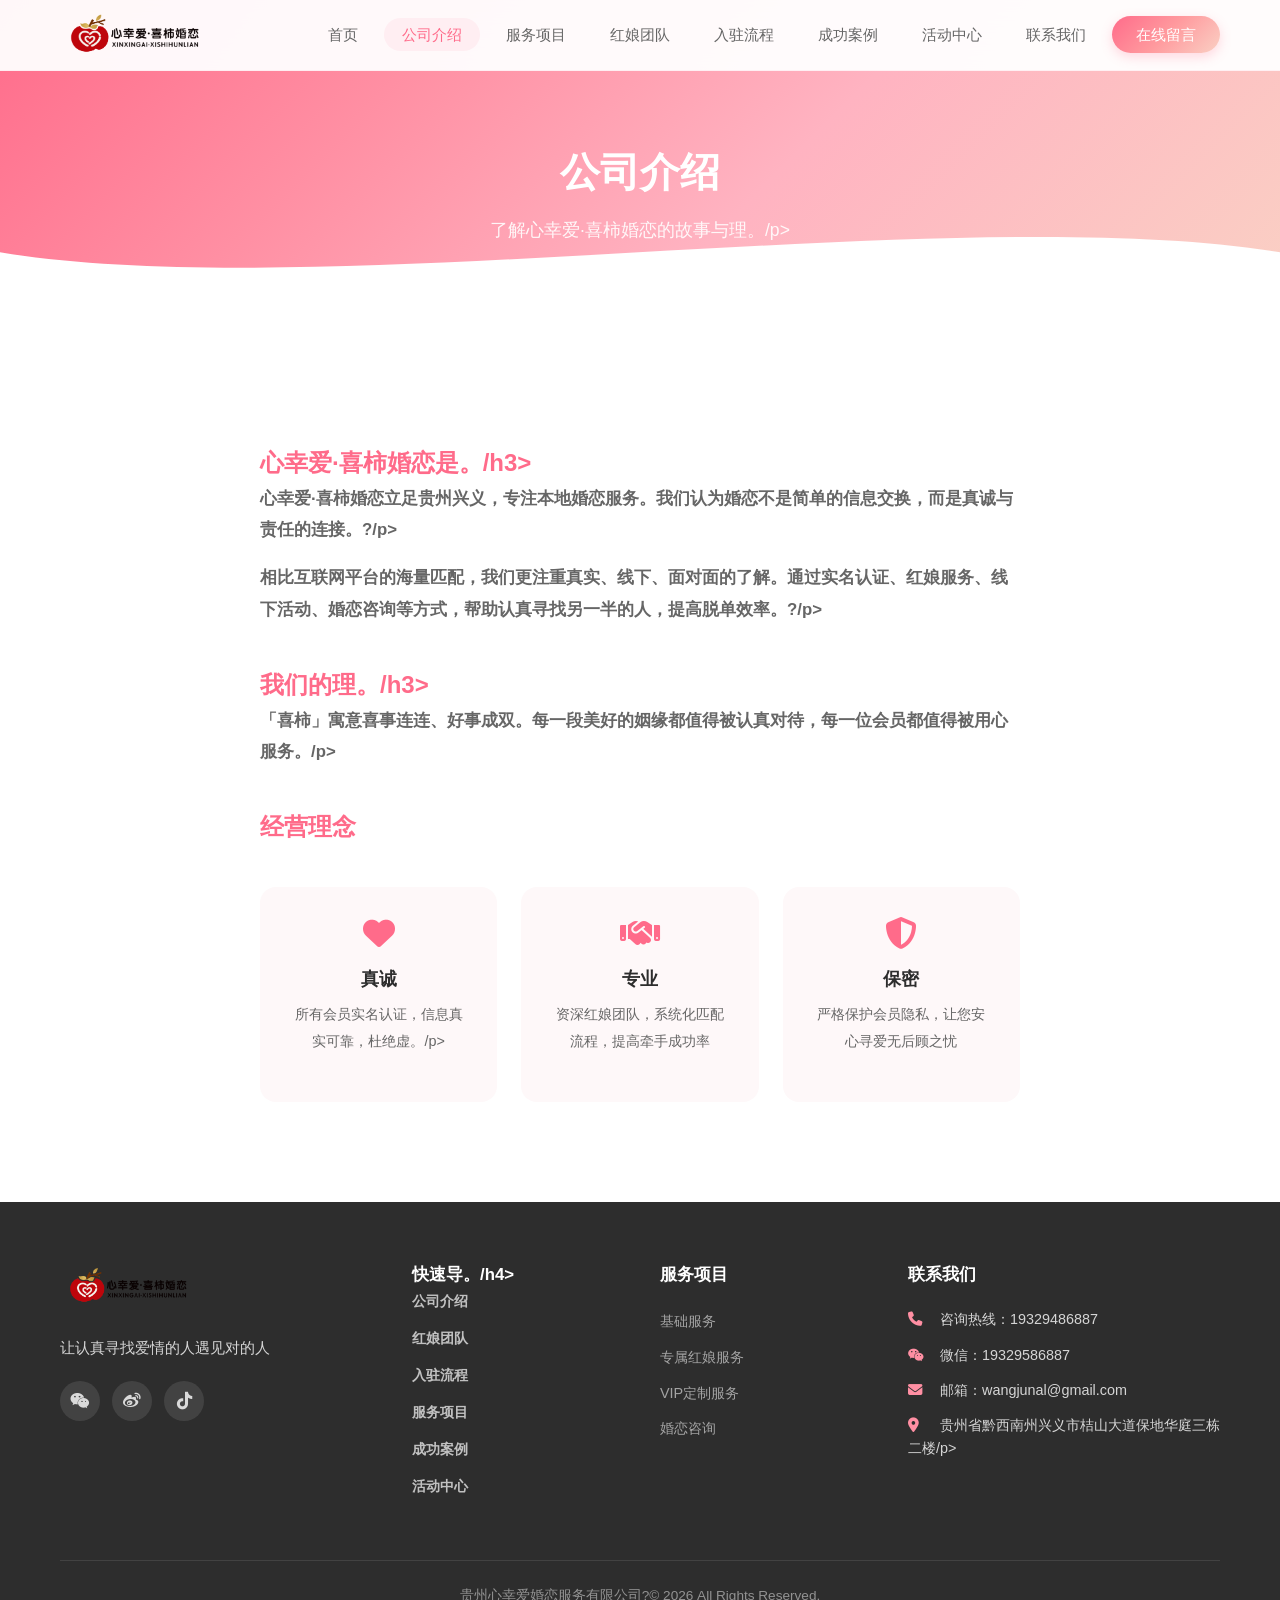
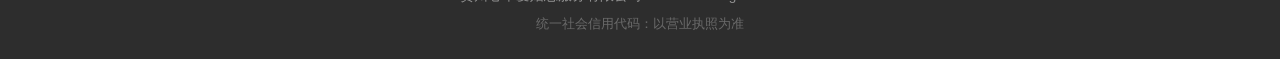
==== commit 1954196b: "修复logo alt引号+首页删除红娘团队和成功案例" ====
--- a/about.html
+++ b/about.html
@@ -24,7 +24,7 @@
 
   <div class="container nav-container">
 
-    <a href="index.html" class="logo"><img src="images/logo.png" alt="心幸爱·喜柿婚恋 class="logo-img"><!-- logo-text removed --></a>
+    <a href="index.html" class="logo"><img src="images/logo.png" alt="心幸爱·喜柿婚恋" class="logo-img"><!-- logo-text removed --></a>
 
     <button class="hamburger" id="hamburger"><span></span><span></span><span></span></button>
 
@@ -98,7 +98,7 @@
 
     <div class="footer-grid">
 
-      <div class="footer-info"><img src="images/logo.png" alt="心幸爱·喜柿婚恋 class="footer-logo"><p>让认真寻找爱情的人遇见对的人</p><div class="footer-social"><a href="#"><i class="fab fa-weixin"></i></a><a href="#"><i class="fab fa-weibo"></i></a><a href="#"><i class="fab fa-tiktok"></i></a></div></div>
+      <div class="footer-info"><img src="images/logo.png" alt="心幸爱·喜柿婚恋" class="footer-logo"><p>让认真寻找爱情的人遇见对的人</p><div class="footer-social"><a href="#"><i class="fab fa-weixin"></i></a><a href="#"><i class="fab fa-weibo"></i></a><a href="#"><i class="fab fa-tiktok"></i></a></div></div>
 
       <div class="footer-links"><h4>快速导。/h4><ul><li><a href="about.html">公司介绍</a></li><li><a href="hongniang.html">红娘团队</a></li><li><a href="process.html">入驻流程</a></li><li><a href="services.html">服务项目</a></li><li><a href="cases.html">成功案例</a></li><li><a href="events.html">活动中心</a></li></ul></div>
 
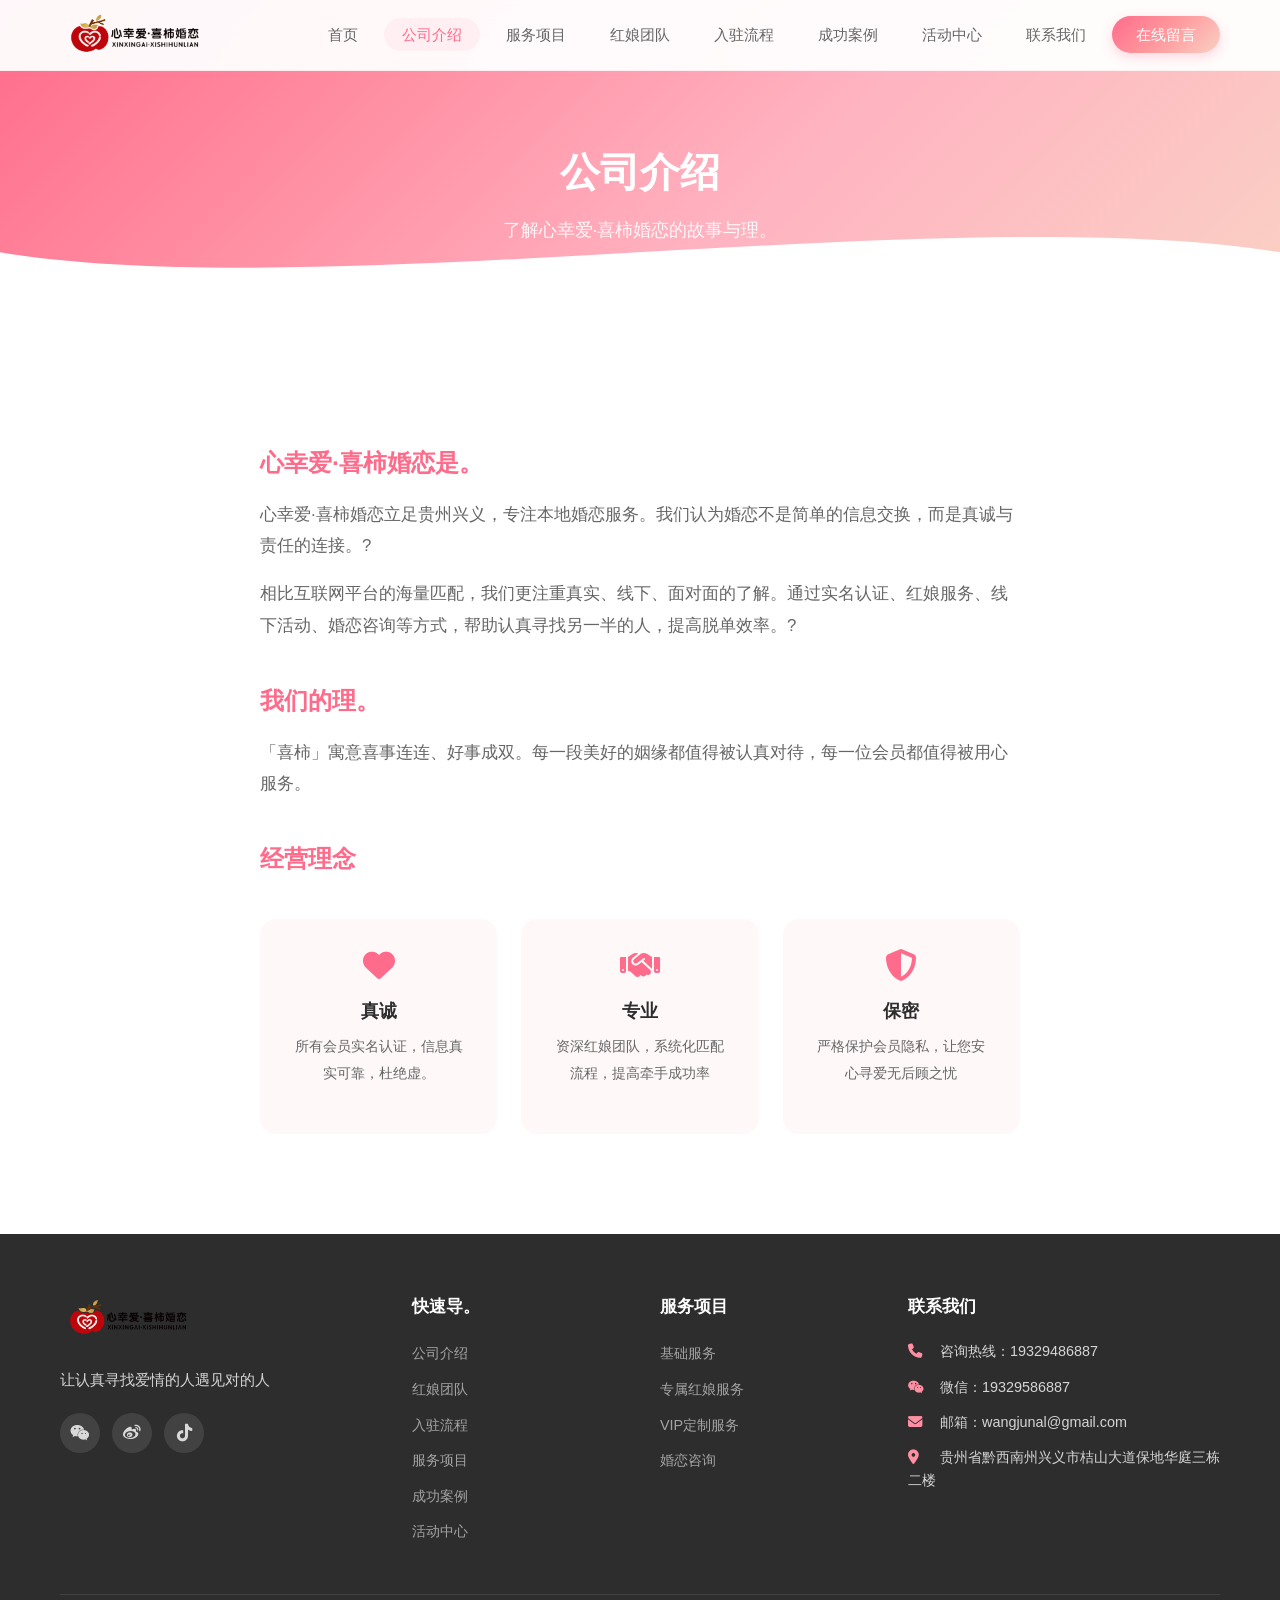
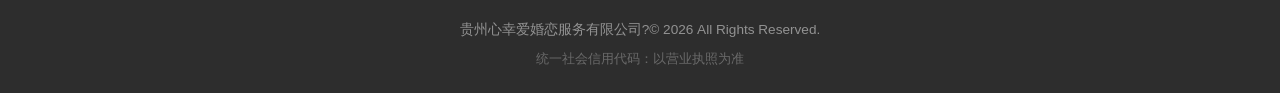
==== commit 4e664a03: "完整修复：首页删除红娘团队+成功案例+补全导航，修复UTF16编码问题" ====
--- a/about.html
+++ b/about.html
@@ -1,122 +1,244 @@
 <!DOCTYPE html>
 
+
+
 <html lang="zh-CN">
 
+
+
 <head>
 
+
+
   <meta charset="UTF-8">
 
+
+
   <meta name="viewport" content="width=device-width, initial-scale=1.0">
 
+
+
   <title>公司介绍 - 兴义婚介_心幸爱喜柿婚恋</title>
 
+
+
   <meta name="description" content="心幸爱·喜柿婚恋立足贵州兴义，专注本地婚恋服务。实名认证、红娘服务、线下活动，帮助认真寻找另一半的人提高脱单效率。?">
 
+
+
   <link rel="stylesheet" href="css/style.css">
 
+
+
   <link rel="stylesheet" href="https://cdnjs.cloudflare.com/ajax/libs/font-awesome/6.5.0/css/all.min.css">
 
+
+
 </head>
 
+
+
 <body>
 
+
+
 <nav class="navbar">
 
+
+
   <div class="container nav-container">
 
+
+
     <a href="index.html" class="logo"><img src="images/logo.png" alt="心幸爱·喜柿婚恋" class="logo-img"><!-- logo-text removed --></a>
 
+
+
     <button class="hamburger" id="hamburger"><span></span><span></span><span></span></button>
 
+
+
     <ul class="nav-menu" id="navMenu">
 
+
+
       <li><a href="index.html">首页</a></li>
 
+
+
       <li><a href="about.html" class="active">公司介绍</a></li>
 
+
+
       <li><a href="services.html">服务项目</a></li>
 
+
+
       <li><a href="hongniang.html">红娘团队</a></li>
 
+
+
       <li><a href="process.html">入驻流程</a></li>
 
+
+
       <li><a href="cases.html">成功案例</a></li>
 
+
+
       <li><a href="events.html">活动中心</a></li>
 
+
+
       <li><a href="contact.html">联系我们</a></li>
 
+
+
       <li><a href="message.html" class="nav-cta">在线留言</a></li>
 
+
+
     </ul>
 
+
+
   </div>
 
+
+
 </nav>
 
+
+
 <section class="page-hero">
 
-  <div class="container"><h1>公司介绍</h1><p>了解心幸爱·喜柿婚恋的故事与理。/p></div>
+
+
+  <div class="container"><h1>公司介绍</h1><p>了解心幸爱·喜柿婚恋的故事与理。</p></div>
+
+
 
   <div class="hero-shape"><svg viewBox="0 0 1440 120" preserveAspectRatio="none"><path d="M0,60 C360,120 1080,0 1440,60 L1440,120 L0,120 Z" fill="#fff"/></svg></div>
 
+
+
 </section>
 
+
+
 <section class="section">
 
+
+
   <div class="container about-content">
 
-    <h3>心幸爱·喜柿婚恋是。/h3>
-
-    <p>心幸爱·喜柿婚恋立足贵州兴义，专注本地婚恋服务。我们认为婚恋不是简单的信息交换，而是真诚与责任的连接。?/p>
-
-    <p>相比互联网平台的海量匹配，我们更注重真实、线下、面对面的了解。通过实名认证、红娘服务、线下活动、婚恋咨询等方式，帮助认真寻找另一半的人，提高脱单效率。?/p>
-
-    <h3>我们的理。/h3>
-
-    <p>「喜柿」寓意喜事连连、好事成双。每一段美好的姻缘都值得被认真对待，每一位会员都值得被用心服务。/p>
+
+
+    <h3>心幸爱·喜柿婚恋是。</h3>
+
+
+
+    <p>心幸爱·喜柿婚恋立足贵州兴义，专注本地婚恋服务。我们认为婚恋不是简单的信息交换，而是真诚与责任的连接。?</p>
+
+
+
+    <p>相比互联网平台的海量匹配，我们更注重真实、线下、面对面的了解。通过实名认证、红娘服务、线下活动、婚恋咨询等方式，帮助认真寻找另一半的人，提高脱单效率。?</p>
+
+
+
+    <h3>我们的理。</h3>
+
+
+
+    <p>「喜柿」寓意喜事连连、好事成双。每一段美好的姻缘都值得被认真对待，每一位会员都值得被用心服务。</p>
+
+
 
     <h3>经营理念</h3>
 
+
+
     <div class="values-grid">
 
-      <div class="value-card"><i class="fas fa-heart"></i><h4>真诚</h4><p>所有会员实名认证，信息真实可靠，杜绝虚。/p></div>
+
+
+      <div class="value-card"><i class="fas fa-heart"></i><h4>真诚</h4><p>所有会员实名认证，信息真实可靠，杜绝虚。</p></div>
+
+
 
       <div class="value-card"><i class="fas fa-handshake"></i><h4>专业</h4><p>资深红娘团队，系统化匹配流程，提高牵手成功率</p></div>
 
+
+
       <div class="value-card"><i class="fas fa-shield-alt"></i><h4>保密</h4><p>严格保护会员隐私，让您安心寻爱无后顾之忧</p></div>
 
+
+
     </div>
 
+
+
   </div>
 
+
+
 </section>
 
+
+
 <footer class="footer">
 
+
+
   <div class="container">
 
+
+
     <div class="footer-grid">
 
+
+
       <div class="footer-info"><img src="images/logo.png" alt="心幸爱·喜柿婚恋" class="footer-logo"><p>让认真寻找爱情的人遇见对的人</p><div class="footer-social"><a href="#"><i class="fab fa-weixin"></i></a><a href="#"><i class="fab fa-weibo"></i></a><a href="#"><i class="fab fa-tiktok"></i></a></div></div>
 
-      <div class="footer-links"><h4>快速导。/h4><ul><li><a href="about.html">公司介绍</a></li><li><a href="hongniang.html">红娘团队</a></li><li><a href="process.html">入驻流程</a></li><li><a href="services.html">服务项目</a></li><li><a href="cases.html">成功案例</a></li><li><a href="events.html">活动中心</a></li></ul></div>
+
+
+      <div class="footer-links"><h4>快速导。</h4><ul><li><a href="about.html">公司介绍</a></li><li><a href="hongniang.html">红娘团队</a></li><li><a href="process.html">入驻流程</a></li><li><a href="services.html">服务项目</a></li><li><a href="cases.html">成功案例</a></li><li><a href="events.html">活动中心</a></li></ul></div>
+
+
 
       <div class="footer-links"><h4>服务项目</h4><ul><li><a href="services.html">基础服务</a></li><li><a href="services.html">专属红娘服务</a></li><li><a href="services.html">VIP定制服务</a></li><li><a href="services.html">婚恋咨询</a></li></ul></div>
 
-      <div class="footer-contact"><h4>联系我们</h4><p><i class="fas fa-phone"></i> 咨询热线：19329486887</p><p><i class="fab fa-weixin"></i> 微信：19329586887</p><p><i class="fas fa-envelope"></i> 邮箱：wangjunal@gmail.com</p><p><i class="fas fa-map-marker-alt"></i> 贵州省黔西南州兴义市桔山大道保地华庭三栋二楼/p></div>
+
+
+      <div class="footer-contact"><h4>联系我们</h4><p><i class="fas fa-phone"></i> 咨询热线：19329486887</p><p><i class="fab fa-weixin"></i> 微信：19329586887</p><p><i class="fas fa-envelope"></i> 邮箱：wangjunal@gmail.com</p><p><i class="fas fa-map-marker-alt"></i> 贵州省黔西南州兴义市桔山大道保地华庭三栋二楼</p></div>
+
+
 
     </div>
 
+
+
     <div class="footer-bottom"><p>贵州心幸爱婚恋服务有限公司?&copy; 2026 All Rights Reserved.</p><p style="margin-top:8px;font-size:0.8rem;opacity:0.6;">统一社会信用代码：以营业执照为准</p></div>
 
+
+
   </div>
 
+
+
 </footer>
 
+
+
 <script src="js/main.js"></script>
 
+
+
 </body>
 
+
+
 </html>
 
+
+
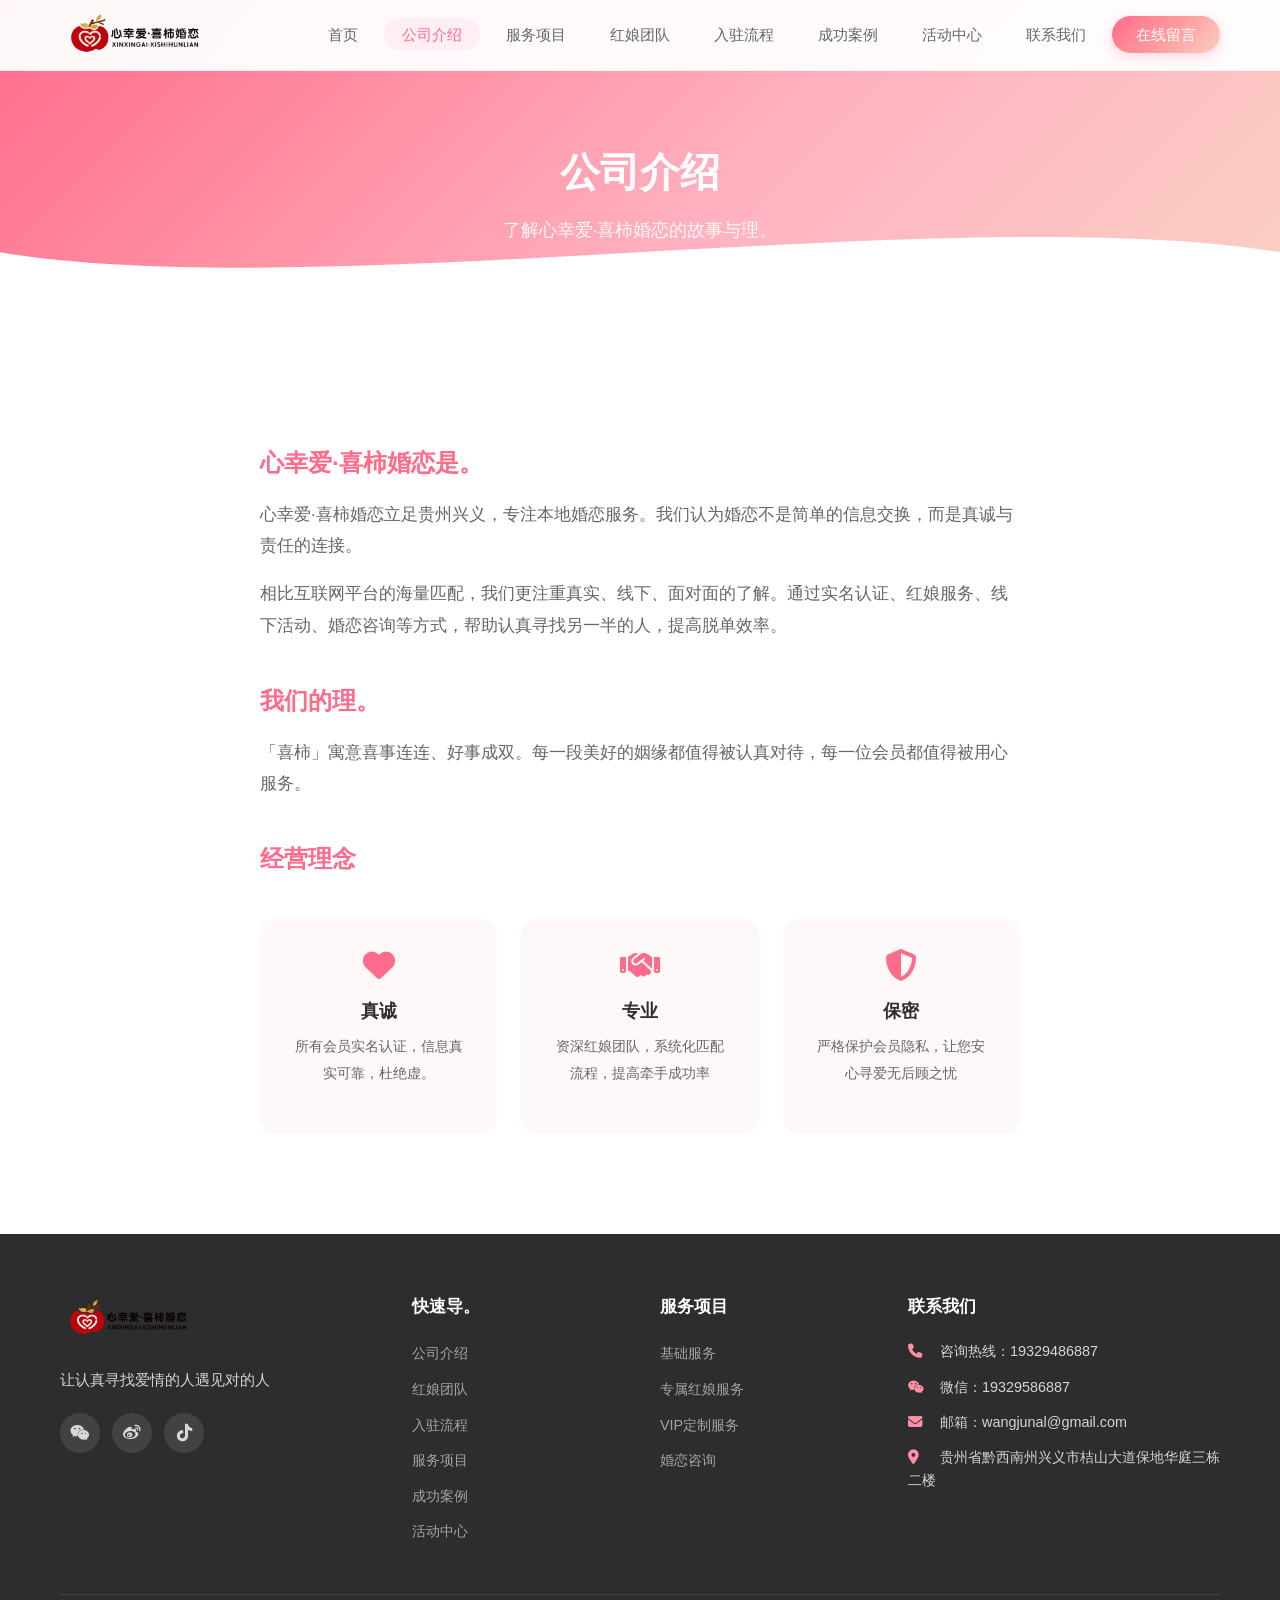
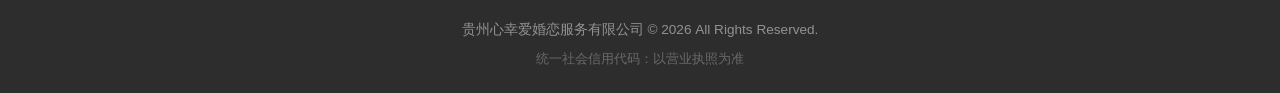
==== commit bf7a2224: "首页删除重复服务项目+修复about.html问号+更新活动内容" ====
--- a/about.html
+++ b/about.html
@@ -22,7 +22,7 @@
 
 
 
-  <meta name="description" content="心幸爱·喜柿婚恋立足贵州兴义，专注本地婚恋服务。实名认证、红娘服务、线下活动，帮助认真寻找另一半的人提高脱单效率。?">
+  <meta name="description" content="心幸爱·喜柿婚恋立足贵州兴义，专注本地婚恋服务。实名认证、红娘服务、线下活动，帮助认真寻找另一半的人提高脱单效率。">
 
 
 
@@ -138,11 +138,11 @@
 
 
 
-    <p>心幸爱·喜柿婚恋立足贵州兴义，专注本地婚恋服务。我们认为婚恋不是简单的信息交换，而是真诚与责任的连接。?</p>
-
-
-
-    <p>相比互联网平台的海量匹配，我们更注重真实、线下、面对面的了解。通过实名认证、红娘服务、线下活动、婚恋咨询等方式，帮助认真寻找另一半的人，提高脱单效率。?</p>
+    <p>心幸爱·喜柿婚恋立足贵州兴义，专注本地婚恋服务。我们认为婚恋不是简单的信息交换，而是真诚与责任的连接。</p>
+
+
+
+    <p>相比互联网平台的海量匹配，我们更注重真实、线下、面对面的了解。通过实名认证、红娘服务、线下活动、婚恋咨询等方式，帮助认真寻找另一半的人，提高脱单效率。</p>
 
 
 
@@ -218,7 +218,7 @@
 
 
 
-    <div class="footer-bottom"><p>贵州心幸爱婚恋服务有限公司?&copy; 2026 All Rights Reserved.</p><p style="margin-top:8px;font-size:0.8rem;opacity:0.6;">统一社会信用代码：以营业执照为准</p></div>
+    <div class="footer-bottom"><p>贵州心幸爱婚恋服务有限公司 &copy; 2026 All Rights Reserved.</p><p style="margin-top:8px;font-size:0.8rem;opacity:0.6;">统一社会信用代码：以营业执照为准</p></div>
 
 
 
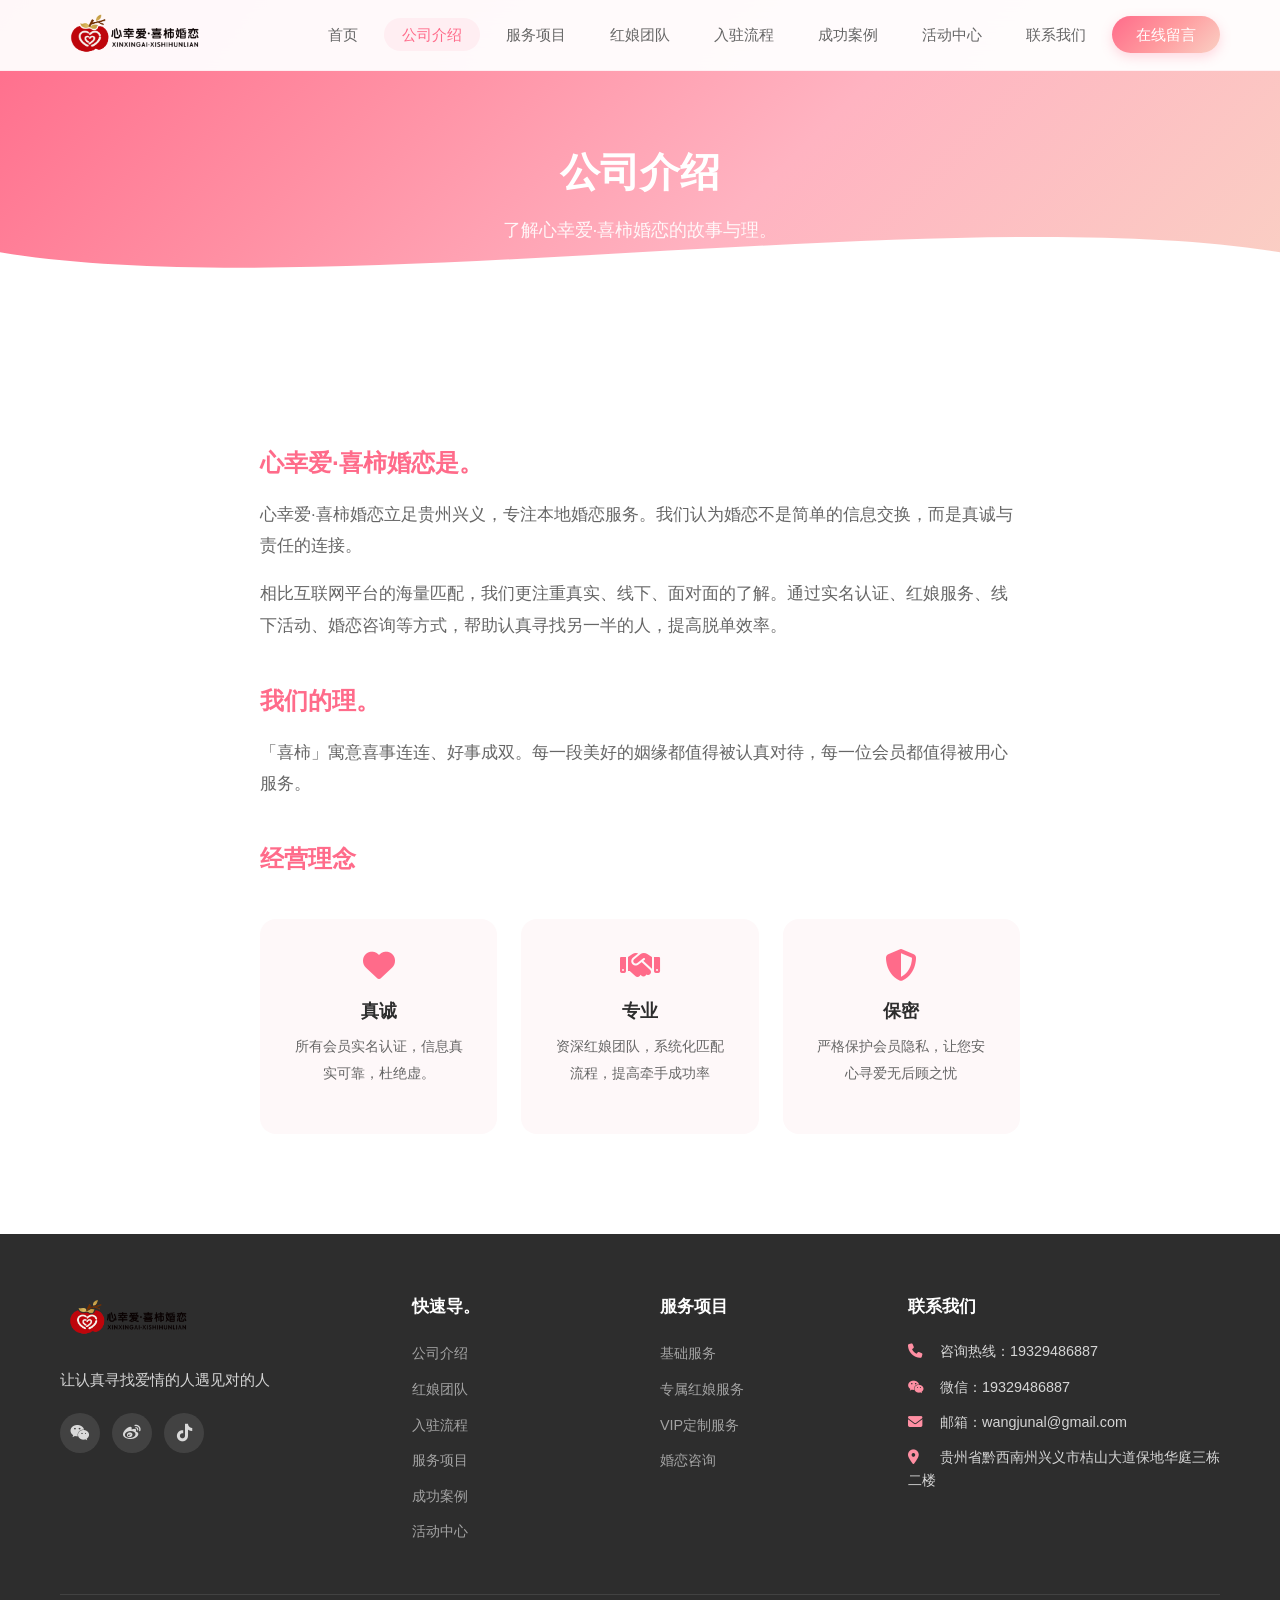
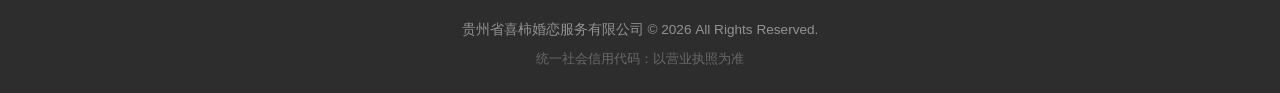
==== commit 9789f948: "公司名改为贵州省喜柿婚恋服务有限公司+微信改为19329486887" ====
--- a/about.html
+++ b/about.html
@@ -210,7 +210,7 @@
 
 
 
-      <div class="footer-contact"><h4>联系我们</h4><p><i class="fas fa-phone"></i> 咨询热线：19329486887</p><p><i class="fab fa-weixin"></i> 微信：19329586887</p><p><i class="fas fa-envelope"></i> 邮箱：wangjunal@gmail.com</p><p><i class="fas fa-map-marker-alt"></i> 贵州省黔西南州兴义市桔山大道保地华庭三栋二楼</p></div>
+      <div class="footer-contact"><h4>联系我们</h4><p><i class="fas fa-phone"></i> 咨询热线：19329486887</p><p><i class="fab fa-weixin"></i> 微信：19329486887</p><p><i class="fas fa-envelope"></i> 邮箱：wangjunal@gmail.com</p><p><i class="fas fa-map-marker-alt"></i> 贵州省黔西南州兴义市桔山大道保地华庭三栋二楼</p></div>
 
 
 
@@ -218,7 +218,7 @@
 
 
 
-    <div class="footer-bottom"><p>贵州心幸爱婚恋服务有限公司 &copy; 2026 All Rights Reserved.</p><p style="margin-top:8px;font-size:0.8rem;opacity:0.6;">统一社会信用代码：以营业执照为准</p></div>
+    <div class="footer-bottom"><p>贵州省喜柿婚恋服务有限公司 &copy; 2026 All Rights Reserved.</p><p style="margin-top:8px;font-size:0.8rem;opacity:0.6;">统一社会信用代码：以营业执照为准</p></div>
 
 
 
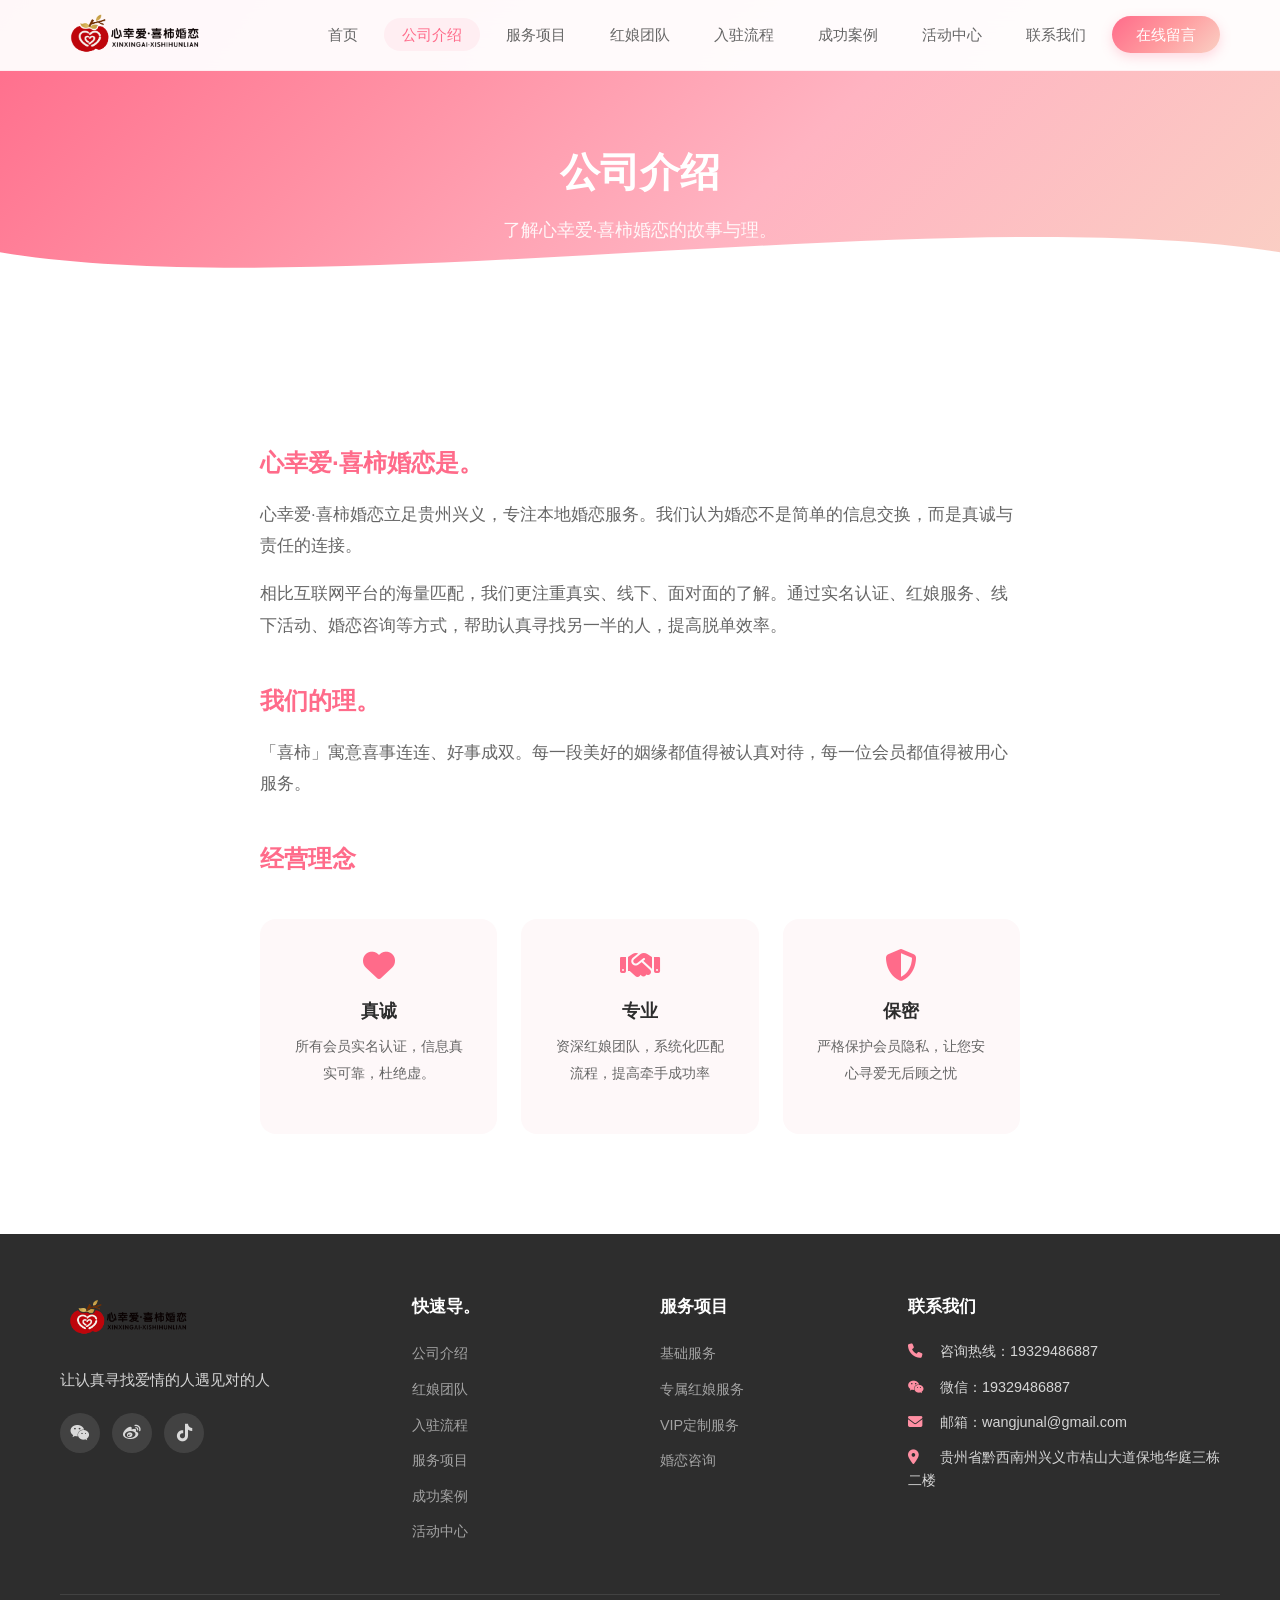
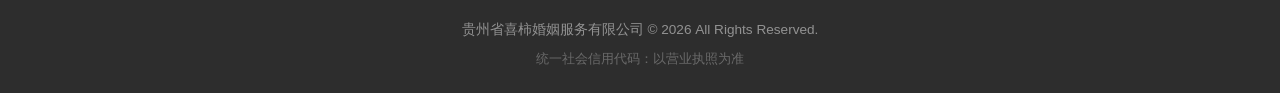
==== commit 4484cbf5: "公司名改为贵州省喜柿婚姻服务有限公司+在线留言发邮件到wangjunal@gmail.com" ====
--- a/about.html
+++ b/about.html
@@ -218,7 +218,7 @@
 
 
 
-    <div class="footer-bottom"><p>贵州省喜柿婚恋服务有限公司 &copy; 2026 All Rights Reserved.</p><p style="margin-top:8px;font-size:0.8rem;opacity:0.6;">统一社会信用代码：以营业执照为准</p></div>
+    <div class="footer-bottom"><p>贵州省喜柿婚姻服务有限公司 &copy; 2026 All Rights Reserved.</p><p style="margin-top:8px;font-size:0.8rem;opacity:0.6;">统一社会信用代码：以营业执照为准</p></div>
 
 
 
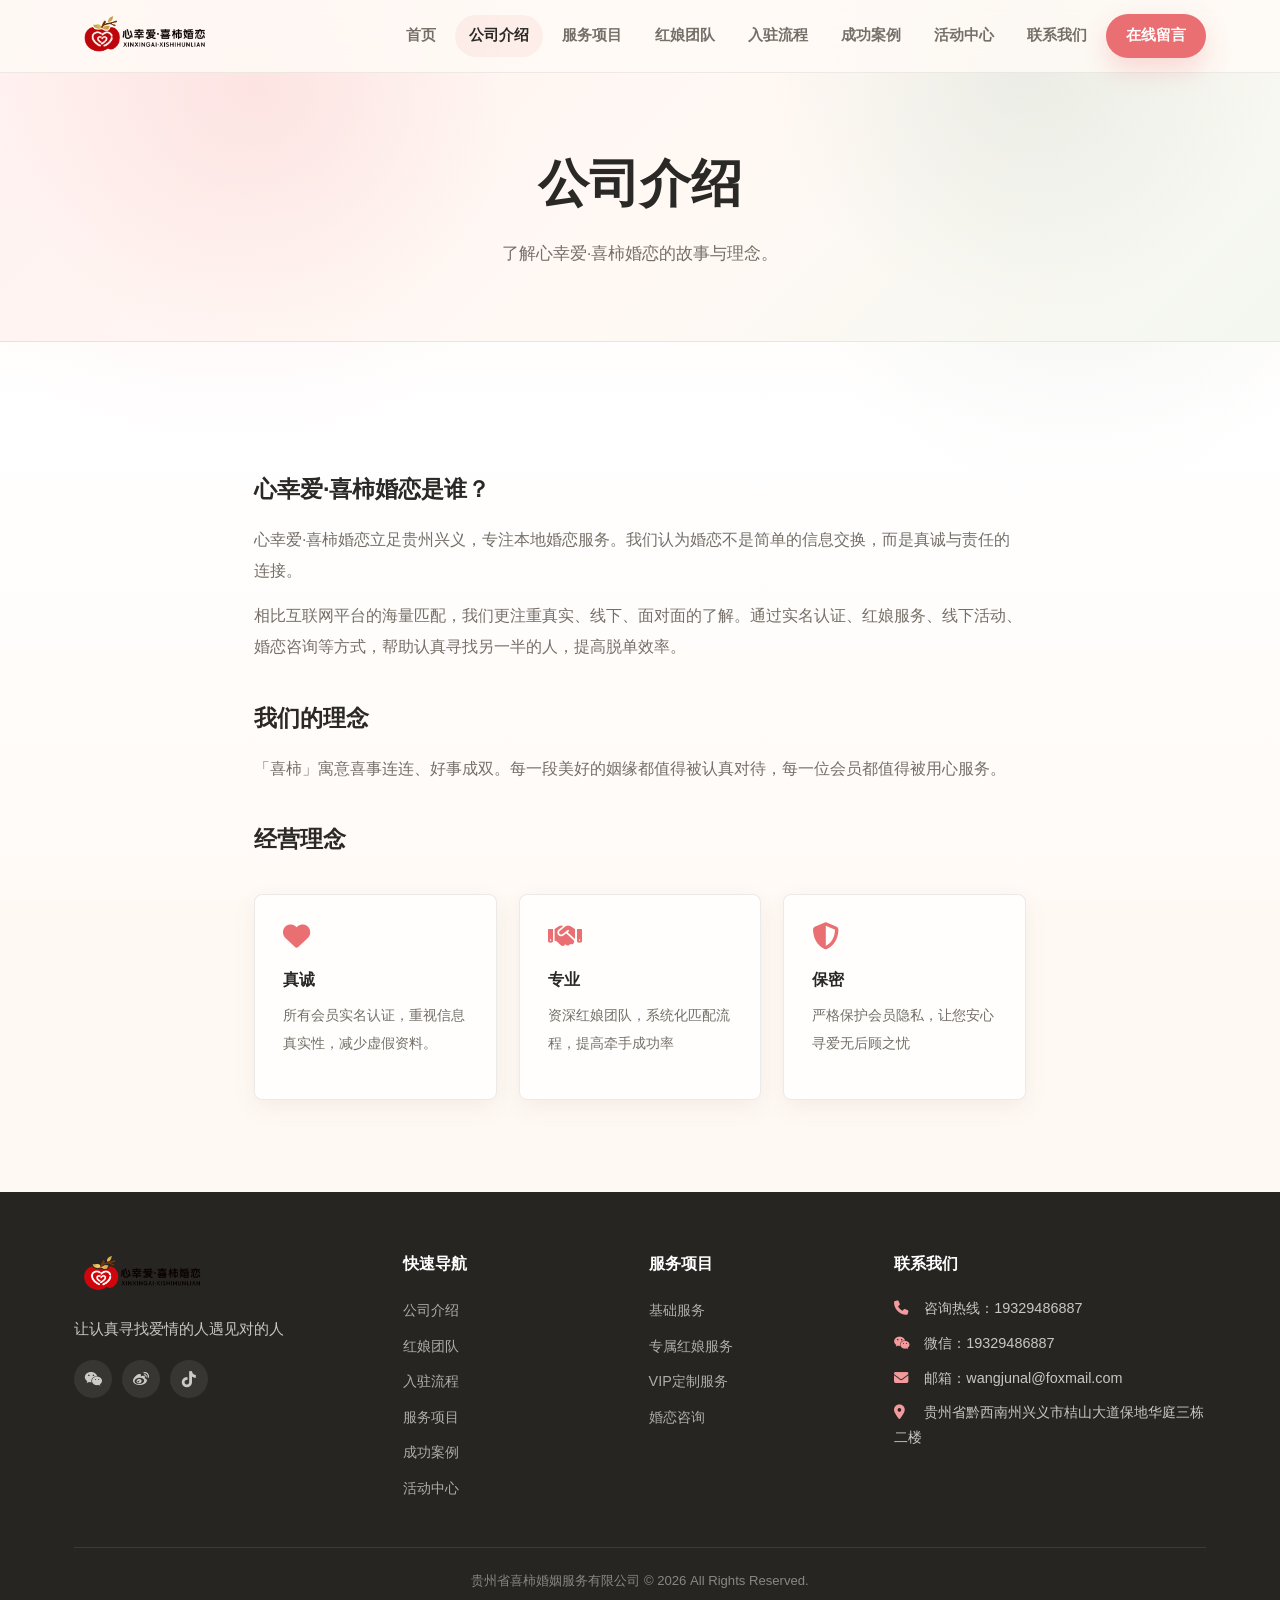
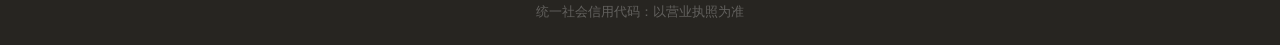
==== commit 114d29e9: "Refresh site design and improve contact form" ====
--- a/about.html
+++ b/about.html
@@ -114,7 +114,7 @@
 
 
 
-  <div class="container"><h1>公司介绍</h1><p>了解心幸爱·喜柿婚恋的故事与理。</p></div>
+  <div class="container"><h1>公司介绍</h1><p>了解心幸爱·喜柿婚恋的故事与理念。</p></div>
 
 
 
@@ -134,7 +134,7 @@
 
 
 
-    <h3>心幸爱·喜柿婚恋是。</h3>
+    <h3>心幸爱·喜柿婚恋是谁？</h3>
 
 
 
@@ -146,7 +146,7 @@
 
 
 
-    <h3>我们的理。</h3>
+    <h3>我们的理念</h3>
 
 
 
@@ -162,7 +162,7 @@
 
 
 
-      <div class="value-card"><i class="fas fa-heart"></i><h4>真诚</h4><p>所有会员实名认证，信息真实可靠，杜绝虚。</p></div>
+      <div class="value-card"><i class="fas fa-heart"></i><h4>真诚</h4><p>所有会员实名认证，重视信息真实性，减少虚假资料。</p></div>
 
 
 
@@ -202,7 +202,7 @@
 
 
 
-      <div class="footer-links"><h4>快速导。</h4><ul><li><a href="about.html">公司介绍</a></li><li><a href="hongniang.html">红娘团队</a></li><li><a href="process.html">入驻流程</a></li><li><a href="services.html">服务项目</a></li><li><a href="cases.html">成功案例</a></li><li><a href="events.html">活动中心</a></li></ul></div>
+      <div class="footer-links"><h4>快速导航</h4><ul><li><a href="about.html">公司介绍</a></li><li><a href="hongniang.html">红娘团队</a></li><li><a href="process.html">入驻流程</a></li><li><a href="services.html">服务项目</a></li><li><a href="cases.html">成功案例</a></li><li><a href="events.html">活动中心</a></li></ul></div>
 
 
 
@@ -210,7 +210,7 @@
 
 
 
-      <div class="footer-contact"><h4>联系我们</h4><p><i class="fas fa-phone"></i> 咨询热线：19329486887</p><p><i class="fab fa-weixin"></i> 微信：19329486887</p><p><i class="fas fa-envelope"></i> 邮箱：wangjunal@gmail.com</p><p><i class="fas fa-map-marker-alt"></i> 贵州省黔西南州兴义市桔山大道保地华庭三栋二楼</p></div>
+      <div class="footer-contact"><h4>联系我们</h4><p><i class="fas fa-phone"></i> 咨询热线：19329486887</p><p><i class="fab fa-weixin"></i> 微信：19329486887</p><p><i class="fas fa-envelope"></i> 邮箱：wangjunal@foxmail.com</p><p><i class="fas fa-map-marker-alt"></i> 贵州省黔西南州兴义市桔山大道保地华庭三栋二楼</p></div>
 
 
 
@@ -241,4 +241,3 @@
 </html>
 
 
-
--- a/css/style.css
+++ b/css/style.css
@@ -1,285 +1,244 @@
-/* ====== 全局重置 ====== */
 * { margin: 0; padding: 0; box-sizing: border-box; }
 
 :root {
-  --primary: #ff6b8a;
-  --primary-light: #ff8fa3;
-  --primary-dark: #e85d7a;
-  --gradient-main: linear-gradient(135deg, #ff6b8a 0%, #ff9a9e 50%, #fad0c4 100%);
-  --gradient-soft: linear-gradient(135deg, #fce4ec 0%, #fff0f3 50%, #fff5f7 100%);
-  --gradient-hero: linear-gradient(135deg, #ff6b8a 0%, #ff8fa3 30%, #ffb3c1 60%, #fad0c4 100%);
-  --text-dark: #2d2d2d;
-  --text-gray: #666;
-  --text-light: #999;
-  --bg-light: #fef8f9;
-  --bg-white: #fff;
-  --shadow-sm: 0 2px 8px rgba(255,107,138,0.08);
-  --shadow-md: 0 4px 20px rgba(255,107,138,0.12);
-  --shadow-lg: 0 8px 40px rgba(255,107,138,0.15);
-  --radius-sm: 8px;
-  --radius-md: 16px;
-  --radius-lg: 24px;
-  --radius-xl: 32px;
-  --font-main: 'PingFang SC','Microsoft YaHei','Noto Sans SC',-apple-system,sans-serif;
+  --primary: #e96f72;
+  --primary-light: #f39a9d;
+  --primary-dark: #bf4f55;
+  --accent: #8fae9b;
+  --accent-dark: #5e7d6c;
+  --cream: #fff9f4;
+  --petal: #fff1f0;
+  --mist: #f3f7f0;
+  --ink: #2b2926;
+  --muted: #756f68;
+  --soft: #a79d94;
+  --line: rgba(43,41,38,0.09);
+  --white: #fff;
+  --gradient-main: linear-gradient(135deg, #e96f72 0%, #f6a09b 52%, #f6c7ad 100%);
+  --gradient-soft: linear-gradient(135deg, #fff7f4 0%, #fff1f0 54%, #f3f7f0 100%);
+  --gradient-hero: linear-gradient(120deg, rgba(255,249,244,0.92) 0%, rgba(255,241,240,0.82) 48%, rgba(243,247,240,0.72) 100%);
+  --shadow-sm: 0 8px 24px rgba(93,64,55,0.07);
+  --shadow-md: 0 18px 48px rgba(93,64,55,0.11);
+  --shadow-lg: 0 28px 70px rgba(93,64,55,0.16);
+  --radius-sm: 6px;
+  --radius-md: 8px;
+  --radius-lg: 8px;
+  --radius-xl: 8px;
+  --font-main: 'PingFang SC','Microsoft YaHei','Noto Sans SC',-apple-system,BlinkMacSystemFont,sans-serif;
 }
 
 html { scroll-behavior: smooth; }
-body { font-family: var(--font-main); color: var(--text-dark); background: var(--bg-white); line-height: 1.6; overflow-x: hidden; }
-.container { max-width: 1200px; margin: 0 auto; padding: 0 20px; }
-a { text-decoration: none; color: inherit; transition: all .3s ease; }
+body { font-family: var(--font-main); color: var(--ink); background: var(--cream); line-height: 1.72; overflow-x: hidden; }
+body::before { content: ''; position: fixed; inset: 0; pointer-events: none; z-index: -1; background: radial-gradient(circle at 18% 8%, rgba(233,111,114,0.09), transparent 28%), radial-gradient(circle at 84% 20%, rgba(143,174,155,0.12), transparent 24%), linear-gradient(180deg, #fffaf6 0%, #fff 48%, #fffaf6 100%); }
+.container { max-width: 1180px; margin: 0 auto; padding: 0 24px; }
+a { text-decoration: none; color: inherit; transition: color .25s ease, background .25s ease, transform .25s ease, box-shadow .25s ease; }
 ul { list-style: none; }
-img { max-width: 100%; }
+img { max-width: 100%; display: block; }
 .text-center { text-align: center; }
 .mt-4 { margin-top: 40px; }
-.section { padding: 100px 0; }
-.bg-light { background: var(--bg-light); }
-
-.section-header { text-align: center; margin-bottom: 60px; }
-.section-header h2 { font-size: 2.2rem; font-weight: 700; color: var(--text-dark); margin-bottom: 12px; position: relative; display: inline-block; }
-.section-header h2::after { content: ''; display: block; width: 60px; height: 3px; background: var(--gradient-main); margin: 12px auto 0; border-radius: 2px; }
-.section-header p { font-size: 1.1rem; color: var(--text-gray); margin-top: 8px; }
-
-/* ====== 按钮 ====== */
-.btn { display: inline-block; padding: 14px 36px; border-radius: 50px; font-size: 1rem; font-weight: 600; cursor: pointer; transition: all .3s ease; border: none; outline: none; }
-.btn-primary { background: var(--gradient-main); color: #fff; box-shadow: 0 4px 15px rgba(255,107,138,0.3); }
-.btn-primary:hover { transform: translateY(-2px); box-shadow: 0 6px 25px rgba(255,107,138,0.4); }
-.btn-outline { background: transparent; color: #fff; border: 2px solid rgba(255,255,255,0.6); }
-.btn-outline:hover { background: rgba(255,255,255,0.15); border-color: #fff; }
-.btn-lg { padding: 18px 48px; font-size: 1.1rem; }
-
-/* ====== 导航栏 ====== */
-.navbar { position: fixed; top: 0; left: 0; right: 0; z-index: 1000; background: rgba(255,255,255,0.95); backdrop-filter: blur(20px); -webkit-backdrop-filter: blur(20px); border-bottom: 1px solid rgba(255,107,138,0.08); transition: all .3s ease; }
-.navbar.scrolled { box-shadow: 0 2px 20px rgba(0,0,0,0.06); }
-.nav-container { display: flex; justify-content: space-between; align-items: center; height: 70px; }
-.logo { display: flex; align-items: center; gap: 10px; }
-.logo-img { height: 55px; width: auto; }
-.logo-text { display: none; }
-.nav-menu { display: flex; align-items: center; gap: 8px; }
-.nav-menu li a { padding: 8px 18px; border-radius: 50px; font-size: 0.95rem; font-weight: 500; color: var(--text-gray); transition: all .3s ease; }
-.nav-menu li a:hover, .nav-menu li a.active { color: var(--primary); background: rgba(255,107,138,0.08); }
-.nav-cta { background: var(--gradient-main) !important; color: #fff !important; padding: 10px 24px !important; box-shadow: 0 4px 12px rgba(255,107,138,0.25); }
-.nav-cta:hover { transform: translateY(-1px); box-shadow: 0 6px 20px rgba(255,107,138,0.35) !important; }
-.hamburger { display: none; flex-direction: column; gap: 5px; background: none; border: none; cursor: pointer; padding: 5px; }
-.hamburger span { display: block; width: 25px; height: 2px; background: var(--text-dark); border-radius: 2px; transition: all .3s ease; }
-
-/* ====== Hero 首屏 ====== */
-.hero { position: relative; min-height: 100vh; display: flex; align-items: center; justify-content: center; background: var(--gradient-hero); overflow: hidden; padding-top: 70px; }
-.hero::before { content: ''; position: absolute; top: 0; left: 0; right: 0; bottom: 0; background: url("data:image/svg+xml,%3Csvg width='60' height='60' viewBox='0 0 60 60' xmlns='http://www.w3.org/2000/svg'%3E%3Cg fill='none' fill-rule='evenodd'%3E%3Cg fill='%23ffffff' fill-opacity='0.08'%3E%3Cpath d='M36 34v-4h-2v4h-4v2h4v4h2v-4h4v-2h-4zm0-30V0h-2v4h-4v2h4v4h2V6h4V4h-4zM6 34v-4H4v4H0v2h4v4h2v-4h4v-2H6zM6 4V0H4v4H0v2h4v4h2V6h4V4H6z'/%3E%3C/g%3E%3C/g%3E%3C/svg%3E"); opacity: 0.5; }
-.hero-content { text-align: center; position: relative; z-index: 1; padding: 0 20px; }
-.hero-title { font-size: 3.5rem; font-weight: 800; color: #fff; line-height: 1.2; margin-bottom: 20px; text-shadow: 0 2px 20px rgba(0,0,0,0.1); animation: fadeInUp 1s ease; }
-.hero-subtitle { font-size: 1.2rem; color: rgba(255,255,255,0.9); margin-bottom: 40px; animation: fadeInUp 1s ease .2s both; }
-.hero-btns { display: flex; gap: 16px; justify-content: center; animation: fadeInUp 1s ease .4s both; }
-.hero-shape { position: absolute; bottom: -2px; left: 0; right: 0; line-height: 0; }
-.hero-shape svg { width: 100%; height: auto; }
-.hero::after { content: '♥ ♥ ♥'; position: absolute; font-size: 2rem; color: rgba(255,255,255,0.12); letter-spacing: 40px; bottom: 80px; left: 50%; transform: translateX(-50%); animation: float 3s ease-in-out infinite; }
-
-@keyframes float { 0%,100% { transform: translateX(-50%) translateY(0); } 50% { transform: translateX(-50%) translateY(-10px); } }
-@keyframes fadeInUp { from { opacity: 0; transform: translateY(30px); } to { opacity: 1; transform: translateY(0); } }
-
-/* ====== 核心优势 ====== */
-.features-grid { display: grid; grid-template-columns: repeat(4,1fr); gap: 30px; }
-.feature-card { background: var(--bg-white); padding: 40px 30px; border-radius: var(--radius-md); text-align: center; box-shadow: var(--shadow-sm); transition: all .4s ease; border: 1px solid rgba(255,107,138,0.06); }
-.feature-card:hover { transform: translateY(-8px); box-shadow: var(--shadow-lg); }
-.feature-icon { width: 70px; height: 70px; margin: 0 auto 24px; background: var(--gradient-soft); border-radius: 50%; display: flex; align-items: center; justify-content: center; font-size: 1.8rem; color: var(--primary); transition: all .3s ease; }
-.feature-card:hover .feature-icon { background: var(--gradient-main); color: #fff; transform: scale(1.1); }
-.feature-card h3 { font-size: 1.2rem; margin-bottom: 12px; color: var(--text-dark); }
-.feature-card p { font-size: 0.95rem; color: var(--text-gray); line-height: 1.7; }
-
-/* ====== 红娘团队 ====== */
-.hongniang-grid { display: grid; grid-template-columns: repeat(3,1fr); gap: 30px; }
-.hongniang-card { background: var(--bg-white); padding: 40px 30px; border-radius: var(--radius-md); text-align: center; box-shadow: var(--shadow-sm); transition: all .4s ease; border: 1px solid rgba(255,107,138,0.06); }
-.hongniang-card:hover { transform: translateY(-8px); box-shadow: var(--shadow-lg); }
-.hn-avatar { width: 90px; height: 90px; margin: 0 auto 20px; border-radius: 50%; display: flex; align-items: center; justify-content: center; font-size: 2.5rem; color: #fff; }
-.hongniang-card h3 { font-size: 1.2rem; margin-bottom: 4px; color: var(--text-dark); }
-.hongniang-card .hn-title { font-size: 0.85rem; color: var(--primary); font-weight: 600; margin-bottom: 12px; }
-.hongniang-card .hn-desc { font-size: 0.9rem; color: var(--text-gray); line-height: 1.7; }
-
-/* ====== 服务概览 ====== */
-.services-grid { display: grid; grid-template-columns: repeat(4,1fr); gap: 24px; }
-.service-card { background: var(--bg-white); border-radius: var(--radius-md); overflow: hidden; box-shadow: var(--shadow-sm); transition: all .4s ease; text-align: center; padding-bottom: 30px; }
-.service-card:hover { transform: translateY(-8px); box-shadow: var(--shadow-lg); }
-.service-img { height: 160px; display: flex; align-items: center; justify-content: center; font-size: 3rem; color: #fff; }
-.service-card h3 { font-size: 1.15rem; margin: 20px 0 10px; color: var(--text-dark); }
-.service-card p { font-size: 0.9rem; color: var(--text-gray); padding: 0 20px; line-height: 1.7; }
-
-/* ====== 数据统计 ====== */
-.stats { background: var(--gradient-main); color: #fff; }
-.stats-grid { display: grid; grid-template-columns: repeat(4,1fr); gap: 30px; text-align: center; }
-.stat-item { padding: 20px; }
-.stat-number { font-size: 3rem; font-weight: 800; display: inline-block; }
-.stat-plus, .stat-percent { font-size: 2rem; font-weight: 700; margin-left: 2px; }
-.stat-item p { font-size: 1.1rem; margin-top: 8px; opacity: 0.9; }
-
-/* ====== 成功案例 ====== */
-.cases-grid { display: grid; grid-template-columns: repeat(3,1fr); gap: 30px; }
-.case-card { background: var(--bg-white); padding: 40px 30px; border-radius: var(--radius-md); text-align: center; box-shadow: var(--shadow-sm); transition: all .4s ease; border: 1px solid rgba(255,107,138,0.06); }
-.case-card:hover { transform: translateY(-5px); box-shadow: var(--shadow-md); }
-.case-avatar { width: 60px; height: 60px; margin: 0 auto 20px; background: var(--gradient-soft); border-radius: 50%; display: flex; align-items: center; justify-content: center; font-size: 1.5rem; color: var(--primary); }
-.case-meta { font-size: 0.95rem; color: var(--text-gray); line-height: 1.8; margin-bottom: 4px; }
-
-/* ====== CTA ====== */
-.cta { background: var(--gradient-hero); color: #fff; text-align: center; }
-.cta h2 { font-size: 2.5rem; font-weight: 800; margin-bottom: 16px; }
-.cta p { font-size: 1.15rem; opacity: 0.9; margin-bottom: 36px; }
-
-/* ====== 页脚 ====== */
-.footer { background: #2d2d2d; color: rgba(255,255,255,0.8); padding: 60px 0 0; }
-.footer-grid { display: grid; grid-template-columns: 1.5fr 1fr 1fr 1.5fr; gap: 40px; padding-bottom: 40px; border-bottom: 1px solid rgba(255,255,255,0.1); }
-.footer-logo { height: 50px; margin-bottom: 16px; }
-.footer-info p { font-size: 0.95rem; line-height: 1.7; margin-bottom: 20px; }
-.footer-social { display: flex; gap: 12px; }
-.footer-social a { width: 40px; height: 40px; border-radius: 50%; background: rgba(255,255,255,0.1); display: flex; align-items: center; justify-content: center; font-size: 1.1rem; transition: all .3s ease; }
+.section { padding: 92px 0; }
+.bg-light { background: rgba(255,255,255,0.56); border-top: 1px solid var(--line); border-bottom: 1px solid var(--line); }
+
+.section-header { text-align: center; margin-bottom: 54px; }
+.section-header h2 { font-size: clamp(1.8rem, 3vw, 2.55rem); line-height: 1.22; font-weight: 800; color: var(--ink); margin-bottom: 12px; display: inline-block; }
+.section-header h2::after { content: ''; display: block; width: 48px; height: 2px; background: var(--primary); margin: 16px auto 0; }
+.section-header p { font-size: 1rem; color: var(--muted); margin-top: 10px; }
+
+.btn { display: inline-flex; align-items: center; justify-content: center; min-height: 46px; padding: 13px 28px; border-radius: 999px; font-size: 0.98rem; font-weight: 700; cursor: pointer; border: 0; outline: none; letter-spacing: 0; }
+.btn-primary { background: var(--ink); color: #fff; box-shadow: 0 12px 30px rgba(43,41,38,0.16); }
+.btn-primary:hover { transform: translateY(-2px); box-shadow: 0 16px 38px rgba(43,41,38,0.2); }
+.btn-outline { background: rgba(255,255,255,0.64); color: var(--ink); border: 1px solid rgba(43,41,38,0.16); backdrop-filter: blur(16px); }
+.btn-outline:hover { background: #fff; transform: translateY(-2px); box-shadow: var(--shadow-sm); }
+.btn-lg { min-height: 54px; padding: 16px 38px; font-size: 1.04rem; }
+
+.navbar { position: fixed; top: 0; left: 0; right: 0; z-index: 1000; background: rgba(255,250,246,0.82); backdrop-filter: blur(22px); -webkit-backdrop-filter: blur(22px); border-bottom: 1px solid rgba(43,41,38,0.08); transition: box-shadow .3s ease, background .3s ease; }
+.navbar.scrolled { background: rgba(255,255,255,0.93); box-shadow: 0 10px 34px rgba(43,41,38,0.08); }
+.nav-container { display: flex; justify-content: space-between; align-items: center; height: 72px; }
+.logo { display: flex; align-items: center; }
+.logo-img { height: 52px; width: auto; }
+.nav-menu { display: flex; align-items: center; gap: 5px; }
+.nav-menu li a { display: inline-flex; align-items: center; min-height: 38px; padding: 8px 14px; border-radius: 999px; font-size: 0.92rem; font-weight: 650; color: var(--muted); }
+.nav-menu li a:hover, .nav-menu li a.active { color: var(--ink); background: rgba(233,111,114,0.09); }
+.nav-cta { background: var(--primary) !important; color: #fff !important; padding: 9px 20px !important; box-shadow: 0 12px 26px rgba(233,111,114,0.24); }
+.hamburger { display: none; flex-direction: column; gap: 5px; background: transparent; border: 0; cursor: pointer; padding: 6px; }
+.hamburger span { display: block; width: 24px; height: 2px; background: var(--ink); border-radius: 2px; transition: all .3s ease; }
+
+.hero { position: relative; min-height: 92vh; display: flex; align-items: center; justify-content: center; overflow: hidden; padding-top: 72px; background: var(--cream); }
+.hero::before { content: ''; position: absolute; inset: 0; background: var(--gradient-hero), url('../images/tuandui.png') center 32% / cover no-repeat; }
+.hero::after { content: ''; position: absolute; inset: auto 0 0 0; height: 32%; background: linear-gradient(180deg, transparent 0%, var(--cream) 100%); pointer-events: none; }
+.hero-content { text-align: left; position: relative; z-index: 1; padding: 0 24px; max-width: 1180px; width: 100%; }
+.hero-eyebrow { display: inline-flex; align-items: center; padding: 8px 18px; border-radius: 999px; background: rgba(255,255,255,0.58); color: var(--primary-dark); font-size: 0.92rem; font-weight: 800; margin-bottom: 20px; border: 1px solid rgba(233,111,114,0.18); backdrop-filter: blur(16px); }
+.hero-title { max-width: 680px; font-size: clamp(2.5rem, 6vw, 5.2rem); font-weight: 900; color: var(--ink); line-height: 1.06; margin-bottom: 22px; text-shadow: 0 1px 0 rgba(255,255,255,0.5); }
+.hero-subtitle { max-width: 560px; font-size: clamp(1.05rem, 1.6vw, 1.32rem); color: var(--muted); margin-bottom: 36px; }
+.hero-btns { display: flex; gap: 14px; justify-content: flex-start; flex-wrap: wrap; }
+.hero-shape { display: none; }
+
+.features-grid, .services-grid, .stats-grid, .cases-grid, .values-grid, .pricing-grid { display: grid; gap: 22px; }
+.features-grid { grid-template-columns: repeat(4,1fr); }
+.services-grid { grid-template-columns: repeat(4,1fr); }
+.feature-card, .service-card, .case-card, .hongniang-card, .value-card, .pricing-card, .trust-card, .message-right .msg-tip, .message-form-wrap, .contact-info-card, .event-card, .service-detail-card, .case-detail-card { background: rgba(255,255,255,0.78); border: 1px solid var(--line); border-radius: var(--radius-md); box-shadow: var(--shadow-sm); }
+.feature-card, .hongniang-card { padding: 32px 24px; text-align: left; transition: transform .35s ease, box-shadow .35s ease; }
+.feature-card:hover, .service-card:hover, .hongniang-card:hover, .trust-card:hover, .event-card:hover, .service-detail-card:hover, .pricing-card:hover { transform: translateY(-6px); box-shadow: var(--shadow-md); }
+.feature-icon { width: 54px; height: 54px; margin: 0 0 20px; background: var(--gradient-soft); border-radius: 50%; display: flex; align-items: center; justify-content: center; font-size: 1.35rem; color: var(--primary); border: 1px solid rgba(233,111,114,0.12); }
+.feature-card h3, .service-card h3, .trust-card h3 { font-size: 1.08rem; margin-bottom: 10px; color: var(--ink); }
+.feature-card p, .service-card p, .trust-card p { font-size: 0.92rem; color: var(--muted); line-height: 1.85; }
+
+.service-card { overflow: hidden; text-align: left; padding-bottom: 26px; transition: transform .35s ease, box-shadow .35s ease; }
+.service-img { height: 132px; display: flex; align-items: center; justify-content: center; font-size: 2.2rem; color: #fff; }
+.service-card h3 { padding: 0 22px; margin: 22px 0 8px; }
+.service-card p { padding: 0 22px; }
+
+.trust-grid { display: grid; grid-template-columns: repeat(4,1fr); gap: 22px; }
+.trust-card { padding: 28px; transition: transform .35s ease, box-shadow .35s ease; }
+.trust-card span { display: inline-flex; width: 42px; height: 42px; align-items: center; justify-content: center; border-radius: 999px; background: var(--mist); color: var(--accent-dark); font-weight: 900; margin-bottom: 18px; border: 1px solid rgba(143,174,155,0.2); }
+
+.visual-story { display: grid; grid-template-columns: minmax(0, 1.12fr) minmax(320px, .88fr); align-items: center; gap: 48px; }
+.visual-story-media { position: relative; border-radius: var(--radius-md); overflow: hidden; min-height: 420px; box-shadow: var(--shadow-lg); border: 1px solid var(--line); background: #fff; }
+.visual-story-media img { width: 100%; height: 100%; min-height: 420px; object-fit: cover; }
+.visual-story-copy .eyebrow { color: var(--primary); font-weight: 900; font-size: 0.9rem; margin-bottom: 12px; }
+.visual-story-copy h2 { font-size: clamp(1.9rem, 3.4vw, 3rem); line-height: 1.18; margin-bottom: 18px; }
+.visual-story-copy p { color: var(--muted); line-height: 1.9; margin-bottom: 22px; }
+.story-points { display: grid; gap: 12px; }
+.story-points li { display: flex; gap: 10px; color: var(--ink); font-weight: 650; }
+.story-points li::before { content: ''; width: 8px; height: 8px; border-radius: 50%; background: var(--accent); margin-top: 12px; flex-shrink: 0; }
+
+.cta { background: linear-gradient(135deg, #2b2926 0%, #4d3b36 100%); color: #fff; text-align: center; position: relative; overflow: hidden; }
+.cta::before { content: ''; position: absolute; inset: 0; background: radial-gradient(circle at 24% 22%, rgba(233,111,114,0.25), transparent 30%), radial-gradient(circle at 76% 64%, rgba(143,174,155,0.22), transparent 26%); }
+.cta .container { position: relative; z-index: 1; }
+.cta h2 { font-size: clamp(2rem, 4vw, 3.1rem); font-weight: 900; margin-bottom: 14px; }
+.cta p { color: rgba(255,255,255,0.78); margin-bottom: 30px; }
+.cta .btn-primary { background: #fff; color: var(--ink); }
+
+.footer { background: #272521; color: rgba(255,255,255,0.74); padding: 58px 0 0; }
+.footer-grid { display: grid; grid-template-columns: 1.4fr 1fr 1fr 1.5fr; gap: 38px; padding-bottom: 38px; border-bottom: 1px solid rgba(255,255,255,0.1); }
+.footer-logo { height: 50px; width: auto; margin-bottom: 16px; filter: brightness(1.1); }
+.footer-info p { font-size: 0.94rem; margin-bottom: 18px; }
+.footer-social { display: flex; gap: 10px; }
+.footer-social a { width: 38px; height: 38px; border-radius: 999px; background: rgba(255,255,255,0.08); display: flex; align-items: center; justify-content: center; }
 .footer-social a:hover { background: var(--primary); color: #fff; }
-.footer-links h4, .footer-contact h4 { font-size: 1.05rem; color: #fff; margin-bottom: 20px; }
-.footer-links ul li { margin-bottom: 10px; }
-.footer-links ul li a { font-size: 0.9rem; opacity: 0.7; transition: all .3s ease; }
-.footer-links ul li a:hover { opacity: 1; color: var(--primary-light); }
-.footer-contact p { font-size: 0.9rem; margin-bottom: 12px; }
-.footer-contact p i { width: 20px; margin-right: 8px; color: var(--primary-light); }
-.footer-bottom { text-align: center; padding: 24px 0; font-size: 0.85rem; opacity: 0.6; }
-
-/* ====== 子页面通用 ====== */
-.page-hero { padding: 140px 0 60px; background: var(--gradient-hero); text-align: center; color: #fff; position: relative; }
-.page-hero h1 { font-size: 2.5rem; font-weight: 800; margin-bottom: 12px; }
-.page-hero p { font-size: 1.1rem; opacity: 0.9; }
-.page-hero .hero-shape { position: absolute; bottom: -2px; left: 0; right: 0; line-height: 0; }
-.page-hero .hero-shape svg { width: 100%; height: auto; }
-
-/* ====== 公司介绍页 ====== */
-.about-content { max-width: 800px; margin: 0 auto; }
-.about-content h3 { font-size: 1.5rem; color: var(--primary); margin: 40px 0 16px; }
-.about-content p { font-size: 1.05rem; color: var(--text-gray); line-height: 1.9; margin-bottom: 16px; }
-.timeline { position: relative; padding-left: 30px; }
-.timeline::before { content: ''; position: absolute; left: 8px; top: 0; bottom: 0; width: 2px; background: var(--gradient-main); }
-.timeline-item { position: relative; margin-bottom: 30px; padding-left: 20px; }
-.timeline-item::before { content: ''; position: absolute; left: -22px; top: 6px; width: 14px; height: 14px; border-radius: 50%; background: var(--gradient-main); border: 3px solid #fff; box-shadow: 0 0 0 2px var(--primary); }
-.timeline-item h4 { font-size: 1.1rem; color: var(--text-dark); margin-bottom: 4px; }
-.timeline-item .time { font-size: 0.85rem; color: var(--primary); font-weight: 600; }
-.timeline-item p { font-size: 0.95rem; color: var(--text-gray); margin-top: 6px; }
-
-.values-grid { display: grid; grid-template-columns: repeat(3,1fr); gap: 24px; margin-top: 40px; }
-.value-card { background: var(--bg-light); padding: 30px; border-radius: var(--radius-md); text-align: center; }
-.value-card i { font-size: 2rem; color: var(--primary); margin-bottom: 16px; }
-.value-card h4 { font-size: 1.1rem; margin-bottom: 8px; }
-.value-card p { font-size: 0.9rem; color: var(--text-gray); }
-
-/* ====== 服务项目页 ====== */
-.service-detail-grid { display: grid; grid-template-columns: repeat(2,1fr); gap: 30px; }
-.service-detail-card { background: var(--bg-white); border-radius: var(--radius-md); overflow: hidden; box-shadow: var(--shadow-sm); transition: all .4s ease; }
-.service-detail-card:hover { transform: translateY(-5px); box-shadow: var(--shadow-md); }
-.service-detail-card .card-img { height: 200px; display: flex; align-items: center; justify-content: center; font-size: 3.5rem; color: #fff; }
-.service-detail-card .card-body { padding: 30px; }
-.service-detail-card .card-body h3 { font-size: 1.3rem; margin-bottom: 12px; color: var(--text-dark); }
-.service-detail-card .card-body p { font-size: 0.95rem; color: var(--text-gray); line-height: 1.8; margin-bottom: 16px; }
-.service-detail-card .card-body ul { padding-left: 20px; }
-.service-detail-card .card-body ul li { list-style: disc; font-size: 0.9rem; color: var(--text-gray); margin-bottom: 8px; }
-
-.pricing-grid { display: grid; grid-template-columns: repeat(3,1fr); gap: 30px; }
-.pricing-card { background: var(--bg-white); border-radius: var(--radius-md); padding: 40px 30px; text-align: center; box-shadow: var(--shadow-sm); border: 2px solid transparent; transition: all .4s ease; position: relative; }
-.pricing-card.featured { border-color: var(--primary); box-shadow: var(--shadow-md); }
-.pricing-card.featured .badge { position: absolute; top: -12px; left: 50%; transform: translateX(-50%); background: var(--gradient-main); color: #fff; padding: 4px 20px; border-radius: 50px; font-size: 0.8rem; font-weight: 600; }
-.pricing-card h3 { font-size: 1.2rem; margin-bottom: 16px; }
-.pricing-card .price { font-size: 2.5rem; font-weight: 800; color: var(--primary); margin-bottom: 4px; }
-.pricing-card .price-sub { font-size: 0.85rem; color: var(--text-light); margin-bottom: 20px; }
-.pricing-card ul { text-align: left; margin-bottom: 24px; }
-.pricing-card ul li { padding: 8px 0; font-size: 0.9rem; color: var(--text-gray); border-bottom: 1px solid rgba(255,107,138,0.06); }
-.pricing-card ul li::before { content: '✓ '; color: var(--primary); font-weight: 700; }
-.pricing-card:hover { transform: translateY(-8px); box-shadow: var(--shadow-lg); }
-
-/* ====== 成功案例页 ====== */
-.cases-detail-grid { display: grid; grid-template-columns: repeat(2,1fr); gap: 30px; }
-.case-detail-card { background: var(--bg-white); border-radius: var(--radius-md); overflow: hidden; box-shadow: var(--shadow-sm); display: flex; transition: all .4s ease; }
-.case-detail-card:hover { transform: translateY(-5px); box-shadow: var(--shadow-md); }
-.case-detail-card .case-side { width: 120px; min-height: 200px; display: flex; align-items: center; justify-content: center; font-size: 2.5rem; color: #fff; flex-shrink: 0; }
-.case-detail-card .case-body { padding: 24px; flex: 1; }
-.case-detail-card .case-body h3 { font-size: 1.1rem; margin-bottom: 8px; }
-.case-detail-card .case-body .case-tag { display: inline-block; padding: 2px 12px; border-radius: 50px; background: var(--gradient-soft); color: var(--primary); font-size: 0.8rem; font-weight: 600; margin-bottom: 10px; }
-.case-detail-card .case-body p { font-size: 0.9rem; color: var(--text-gray); line-height: 1.7; }
-
-/* ====== 活动中心页 ====== */
-.events-grid { display: grid; grid-template-columns: repeat(2,1fr); gap: 30px; }
-.event-card { background: var(--bg-white); border-radius: var(--radius-md); overflow: hidden; box-shadow: var(--shadow-sm); transition: all .4s ease; }
-.event-card:hover { transform: translateY(-5px); box-shadow: var(--shadow-md); }
-.event-card .event-img { height: 200px; display: flex; align-items: center; justify-content: center; font-size: 3rem; color: #fff; position: relative; }
-.event-card .event-date-badge { position: absolute; top: 16px; left: 16px; background: rgba(255,255,255,0.95); color: var(--primary); padding: 8px 16px; border-radius: var(--radius-sm); text-align: center; font-weight: 700; }
-.event-card .event-date-badge .day { display: block; font-size: 1.5rem; line-height: 1; }
-.event-card .event-date-badge .month { font-size: 0.75rem; text-transform: uppercase; }
-.event-card .event-body { padding: 24px; }
-.event-card .event-body h3 { font-size: 1.15rem; margin-bottom: 8px; }
-.event-card .event-body .event-meta { font-size: 0.85rem; color: var(--text-light); margin-bottom: 12px; }
-.event-card .event-body .event-meta i { margin-right: 6px; color: var(--primary); }
-.event-card .event-body p { font-size: 0.9rem; color: var(--text-gray); line-height: 1.7; margin-bottom: 16px; }
-
-/* ====== 联系我们页 ====== */
-.contact-grid { display: grid; grid-template-columns: 1fr 1fr; gap: 50px; }
-.contact-info-card { background: var(--bg-white); border-radius: var(--radius-md); padding: 40px; box-shadow: var(--shadow-sm); }
-.contact-info-card .info-item { display: flex; gap: 16px; margin-bottom: 30px; }
-.contact-info-card .info-item:last-child { margin-bottom: 0; }
-.contact-info-card .info-icon { width: 50px; height: 50px; border-radius: 50%; background: var(--gradient-soft); display: flex; align-items: center; justify-content: center; font-size: 1.2rem; color: var(--primary); flex-shrink: 0; }
-.contact-info-card .info-text h4 { font-size: 1rem; margin-bottom: 4px; }
-.contact-info-card .info-text p { font-size: 0.9rem; color: var(--text-gray); }
-.contact-map { border-radius: var(--radius-md); overflow: hidden; box-shadow: var(--shadow-sm); height: 100%; min-height: 400px; background: var(--bg-light); display: flex; align-items: center; justify-content: center; color: var(--text-light); }
-
-/* ====== 在线留言页 ====== */
-.message-grid { display: grid; grid-template-columns: 1fr 1fr; gap: 50px; }
-.message-form-wrap { background: var(--bg-white); border-radius: var(--radius-md); padding: 40px; box-shadow: var(--shadow-sm); }
-.form-group { margin-bottom: 20px; }
-.form-group label { display: block; font-size: 0.9rem; font-weight: 600; margin-bottom: 6px; color: var(--text-dark); }
-.form-group label .required { color: var(--primary); }
-.form-group input, .form-group textarea, .form-group select { width: 100%; padding: 12px 16px; border: 2px solid #eee; border-radius: var(--radius-sm); font-size: 0.95rem; font-family: var(--font-main); transition: all .3s ease; outline: none; background: var(--bg-light); }
-.form-group input:focus, .form-group textarea:focus, .form-group select:focus { border-color: var(--primary); box-shadow: 0 0 0 3px rgba(255,107,138,0.1); }
-.form-group textarea { min-height: 120px; resize: vertical; }
-.form-group .form-tip { font-size: 0.8rem; color: var(--text-light); margin-top: 4px; }
+.footer-links h4, .footer-contact h4 { color: #fff; margin-bottom: 18px; font-size: 1rem; }
+.footer-links li { margin-bottom: 8px; }
+.footer-links a { color: rgba(255,255,255,0.62); font-size: 0.9rem; }
+.footer-links a:hover { color: #fff; }
+.footer-contact p { font-size: 0.9rem; margin-bottom: 10px; }
+.footer-contact i { color: var(--primary-light); width: 19px; margin-right: 7px; }
+.footer-bottom { text-align: center; padding: 22px 0; font-size: 0.82rem; color: rgba(255,255,255,0.45); }
+
+.page-hero { position: relative; padding: 140px 0 72px; background: linear-gradient(135deg, #fff1f0 0%, #fff9f4 58%, #f3f7f0 100%); text-align: center; color: var(--ink); overflow: hidden; border-bottom: 1px solid var(--line); }
+.page-hero::before { content: ''; position: absolute; inset: 0; background: radial-gradient(circle at 20% 26%, rgba(233,111,114,0.12), transparent 25%), radial-gradient(circle at 80% 18%, rgba(143,174,155,0.16), transparent 24%); }
+.page-hero .container { position: relative; z-index: 1; }
+.page-hero h1 { font-size: clamp(2rem, 4vw, 3.2rem); font-weight: 900; margin-bottom: 12px; }
+.page-hero p { color: var(--muted); font-size: 1.05rem; }
+.page-hero .hero-shape { display: none; }
+
+.about-content { max-width: 820px; margin: 0 auto; }
+.about-content h3 { font-size: 1.45rem; color: var(--ink); margin: 36px 0 14px; }
+.about-content p { color: var(--muted); line-height: 1.95; margin-bottom: 14px; }
+.values-grid { grid-template-columns: repeat(3,1fr); margin-top: 34px; }
+.value-card { padding: 28px; text-align: left; }
+.value-card i { color: var(--primary); font-size: 1.7rem; margin-bottom: 16px; }
+.value-card h4 { margin-bottom: 8px; }
+.value-card p { color: var(--muted); font-size: 0.9rem; }
+
+.hongniang-photo { text-align: center; margin-bottom: 20px; }
+.hongniang-img { width: 100%; border-radius: var(--radius-md); box-shadow: var(--shadow-md); border: 1px solid var(--line); }
+.hongniang-caption { margin-top: 12px; color: var(--muted); font-weight: 650; }
+
+.process-timeline { max-width: 760px; margin: 0 auto; }
+.process-step { display: flex; gap: 22px; margin-bottom: 28px; align-items: flex-start; background: rgba(255,255,255,0.7); border: 1px solid var(--line); border-radius: var(--radius-md); padding: 24px; box-shadow: var(--shadow-sm); }
+.step-num { width: 48px; height: 48px; border-radius: 50%; background: var(--ink); color: #fff; font-size: 1.1rem; font-weight: 900; display: flex; align-items: center; justify-content: center; flex-shrink: 0; }
+.step-content { flex: 1; padding-top: 2px; }
+.step-content h3 { font-size: 1.14rem; margin-bottom: 8px; }
+.step-content p { color: var(--muted); font-size: 0.94rem; line-height: 1.85; }
+
+.service-detail-grid, .cases-detail-grid, .events-grid { display: grid; grid-template-columns: repeat(2,1fr); gap: 24px; }
+.service-detail-card, .event-card { overflow: hidden; transition: transform .35s ease, box-shadow .35s ease; }
+.service-detail-card .card-img, .event-card .event-img { height: 200px; display: flex; align-items: center; justify-content: center; font-size: 3rem; color: #fff; }
+.service-detail-card .card-body, .event-card .event-body { padding: 26px; }
+.service-detail-card h3, .event-card h3 { font-size: 1.2rem; margin-bottom: 10px; }
+.service-detail-card p, .event-card p { color: var(--muted); font-size: 0.93rem; line-height: 1.85; }
+.service-detail-card ul { margin-top: 14px; padding-left: 18px; }
+.service-detail-card li { list-style: disc; color: var(--muted); margin-bottom: 6px; }
+.event-meta { color: var(--primary) !important; font-weight: 700; margin-bottom: 10px; }
+
+.contact-grid, .message-grid { display: grid; grid-template-columns: 1fr 1fr; gap: 44px; }
+.contact-info { display: grid; gap: 18px; }
+.contact-info-card { padding: 0; overflow: hidden; }
+.contact-info-card .info-icon { width: 50px; height: 50px; border-radius: 50%; background: var(--gradient-soft); display: flex; align-items: center; justify-content: center; color: var(--primary); flex-shrink: 0; }
+.contact-info-card { display: flex; gap: 16px; align-items: center; padding: 22px; }
+.contact-info-card .info-text h4 { font-size: 1rem; margin-bottom: 3px; }
+.contact-info-card .info-text p { color: var(--muted); font-size: 0.92rem; }
+.contact-map { border-radius: var(--radius-md); overflow: hidden; box-shadow: var(--shadow-sm); min-height: 420px; background: #fff; border: 1px solid var(--line); }
+.contact-map iframe { width: 100%; height: 100%; min-height: 420px; border: 0; }
+
+.message-form-wrap { padding: 36px; }
+.form-intro { margin-bottom: 26px; padding-bottom: 22px; border-bottom: 1px solid var(--line); }
+.form-kicker { color: var(--primary); font-size: 0.86rem; font-weight: 900; margin-bottom: 6px; }
+.form-intro h2 { font-size: 1.32rem; word-break: break-word; margin-bottom: 8px; }
+.form-intro p, .form-safe-note, .form-tip { color: var(--soft); font-size: 0.84rem; line-height: 1.7; }
+.form-row { display: grid; grid-template-columns: 1fr 1fr; gap: 16px; }
+.form-group { margin-bottom: 18px; }
+.form-group label { display: block; font-size: 0.9rem; font-weight: 800; margin-bottom: 7px; color: var(--ink); }
+.required { color: var(--primary); }
+.form-group input, .form-group textarea, .form-group select { width: 100%; padding: 13px 14px; border: 1px solid rgba(43,41,38,0.12); border-radius: var(--radius-sm); font-size: 0.95rem; font-family: var(--font-main); outline: none; background: rgba(255,249,244,0.72); transition: border .25s ease, box-shadow .25s ease, background .25s ease; }
+.form-group input:focus, .form-group textarea:focus, .form-group select:focus { border-color: var(--primary-light); background: #fff; box-shadow: 0 0 0 4px rgba(233,111,114,0.1); }
+.form-group textarea { min-height: 128px; resize: vertical; }
+.privacy-check { display: flex; gap: 10px; align-items: flex-start; margin: 4px 0 20px; color: var(--muted); font-size: 0.88rem; line-height: 1.6; cursor: pointer; }
+.privacy-check input { margin-top: 4px; accent-color: var(--primary); flex-shrink: 0; }
 .form-submit { width: 100%; }
-
-.message-right { display: flex; flex-direction: column; gap: 24px; }
-.message-right .msg-tip { background: var(--bg-light); border-radius: var(--radius-md); padding: 30px; }
-.message-right .msg-tip h4 { font-size: 1.1rem; margin-bottom: 12px; color: var(--primary); }
-.message-right .msg-tip p { font-size: 0.9rem; color: var(--text-gray); line-height: 1.8; }
-
-/* ====== 响应式 ====== */
-@media (max-width: 992px) {
-  .features-grid, .services-grid, .stats-grid, .cases-grid, .values-grid, .pricing-grid { grid-template-columns: repeat(2,1fr); }
+.form-safe-note { margin-top: 12px; }
+.message-right { display: flex; flex-direction: column; gap: 18px; }
+.message-right .msg-tip { padding: 28px; }
+.message-right .msg-tip-strong { background: linear-gradient(135deg, #fff 0%, #fff1f0 100%); }
+.message-right .msg-tip h4 { color: var(--primary-dark); margin-bottom: 12px; }
+.message-right .msg-tip h4 i { margin-right: 8px; color: var(--primary); }
+.message-right .msg-tip p { color: var(--muted); font-size: 0.92rem; line-height: 1.9; }
+.message-right .msg-tip strong { color: var(--primary-dark); font-size: 1.22rem; }
+.contact-mini-btn { margin-top: 16px; padding: 10px 22px; min-height: 42px; }
+
+.toast { position: fixed; top: 100px; left: 50%; transform: translateX(-50%) translateY(-18px); background: #fff; padding: 18px 32px; border-radius: var(--radius-md); box-shadow: var(--shadow-lg); z-index: 9999; opacity: 0; transition: all .35s ease; text-align: center; border-top: 3px solid var(--primary); max-width: calc(100vw - 32px); }
+.toast.show { opacity: 1; transform: translateX(-50%) translateY(0); }
+.toast i { font-size: 1.7rem; color: #4caf50; margin-bottom: 8px; }
+.toast-error i { color: var(--primary); }
+.toast-info i { color: #3b82f6; }
+.toast h4 { font-size: 1rem; margin-bottom: 4px; }
+.toast p { font-size: 0.85rem; color: var(--muted); }
+
+.mobile-contact-bar { display: none; }
+
+@media (max-width: 1080px) {
+  .features-grid, .services-grid, .trust-grid { grid-template-columns: repeat(2,1fr); }
   .footer-grid { grid-template-columns: repeat(2,1fr); }
-  .service-detail-grid, .cases-detail-grid, .events-grid { grid-template-columns: 1fr; }
-  .contact-grid, .message-grid { grid-template-columns: 1fr; }
-  .hero-title { font-size: 2.5rem; }
+  .visual-story { grid-template-columns: 1fr; }
+  .nav-menu li a { padding: 8px 10px; font-size: 0.86rem; }
 }
 
 @media (max-width: 768px) {
-  .nav-menu { position: fixed; top: 70px; left: 0; right: 0; background: rgba(255,255,255,0.98); backdrop-filter: blur(20px); flex-direction: column; padding: 20px; gap: 4px; transform: translateY(-100%); opacity: 0; transition: all .3s ease; pointer-events: none; border-bottom: 1px solid rgba(255,107,138,0.08); }
-  .nav-menu.active { transform: translateY(0); opacity: 1; pointer-events: all; }
-  .nav-menu li a { display: block; padding: 12px 20px; }
+  .container { padding: 0 18px; }
+  .section { padding: 64px 0; }
+  .nav-container { height: 68px; }
+  .logo-img { height: 45px; }
   .hamburger { display: flex; }
+  .nav-menu { position: fixed; top: 68px; left: 0; right: 0; background: rgba(255,250,246,0.98); backdrop-filter: blur(20px); flex-direction: column; align-items: stretch; padding: 18px; gap: 4px; transform: translateY(-112%); opacity: 0; pointer-events: none; border-bottom: 1px solid var(--line); box-shadow: var(--shadow-md); }
+  .nav-menu.active { transform: translateY(0); opacity: 1; pointer-events: auto; }
+  .nav-menu li a { display: flex; justify-content: center; padding: 12px 16px; }
   .hamburger.active span:nth-child(1) { transform: rotate(45deg) translate(5px,5px); }
   .hamburger.active span:nth-child(2) { opacity: 0; }
   .hamburger.active span:nth-child(3) { transform: rotate(-45deg) translate(5px,-5px); }
-  .features-grid, .services-grid, .stats-grid, .cases-grid, .values-grid, .pricing-grid { grid-template-columns: 1fr; }
+  .hero { min-height: 86vh; align-items: flex-end; padding-bottom: 76px; }
+  .hero::before { background: linear-gradient(180deg, rgba(255,249,244,0.58) 0%, rgba(255,249,244,0.92) 58%, rgba(255,249,244,1) 100%), url('../images/tuandui.png') center top / cover no-repeat; }
+  .hero-content { text-align: center; padding: 0 18px; }
+  .hero-title, .hero-subtitle { margin-left: auto; margin-right: auto; }
+  .hero-btns { flex-direction: column; align-items: stretch; }
+  .features-grid, .services-grid, .trust-grid, .values-grid, .service-detail-grid, .cases-detail-grid, .events-grid, .contact-grid, .message-grid { grid-template-columns: 1fr; }
+  .visual-story-media, .visual-story-media img { min-height: 300px; }
+  .form-row { grid-template-columns: 1fr; gap: 0; }
+  .message-form-wrap { padding: 26px 20px; }
+  .contact-info-card { align-items: flex-start; }
+  .process-step { flex-direction: column; }
   .footer-grid { grid-template-columns: 1fr; }
-  .hero-title { font-size: 2rem; }
-  .section { padding: 60px 0; }
-  .section-header h2 { font-size: 1.8rem; }
-  .case-detail-card { flex-direction: column; }
-  .case-detail-card .case-side { width: 100%; min-height: 80px; }
+  .mobile-contact-bar { position: fixed; left: 12px; right: 12px; bottom: 12px; z-index: 999; display: grid; grid-template-columns: repeat(3,1fr); background: rgba(255,255,255,0.96); border: 1px solid rgba(233,111,114,0.18); border-radius: 999px; box-shadow: 0 12px 34px rgba(43,41,38,0.16); overflow: hidden; backdrop-filter: blur(18px); }
+  .mobile-contact-bar a { display: flex; align-items: center; justify-content: center; gap: 6px; min-height: 48px; color: var(--primary-dark); font-size: 0.86rem; font-weight: 800; }
+  .mobile-contact-bar a + a { border-left: 1px solid rgba(233,111,114,0.16); }
+  body { padding-bottom: 72px; }
 }
-
-/* ====== 红娘团队照片 ====== */
-.hongniang-photo { text-align: center; margin-bottom: 20px; }
-.hongniang-img { max-width: 100%; border-radius: var(--radius-md); box-shadow: var(--shadow-md); }
-.hongniang-caption { margin-top: 12px; font-size: 0.95rem; color: var(--text-gray); font-weight: 500; }
-
-/* ====== 入驻流程 ====== */
-.process-timeline { max-width: 700px; margin: 0 auto; }
-.process-step { display: flex; gap: 24px; margin-bottom: 40px; align-items: flex-start; }
-.process-step:last-child { margin-bottom: 0; }
-.step-num { width: 50px; height: 50px; border-radius: 50%; background: var(--gradient-main); color: #fff; font-size: 1.3rem; font-weight: 800; display: flex; align-items: center; justify-content: center; flex-shrink: 0; }
-.step-content { flex: 1; padding-top: 6px; }
-.step-content h3 { font-size: 1.2rem; color: var(--text-dark); margin-bottom: 8px; }
-.step-content p { font-size: 0.95rem; color: var(--text-gray); line-height: 1.8; }
-
-/* ====== 成功提示弹窗 ====== */
-.toast { position: fixed; top: 100px; left: 50%; transform: translateX(-50%) translateY(-20px); background: #fff; padding: 20px 40px; border-radius: var(--radius-md); box-shadow: var(--shadow-lg); z-index: 9999; opacity: 0; transition: all .4s ease; text-align: center; border-top: 4px solid var(--primary); }
-.toast.show { opacity: 1; transform: translateX(-50%) translateY(0); }
-.toast i { font-size: 2rem; color: #4caf50; margin-bottom: 8px; }
-.toast h4 { font-size: 1.1rem; margin-bottom: 4px; }
-.toast p { font-size: 0.85rem; color: var(--text-gray); }
